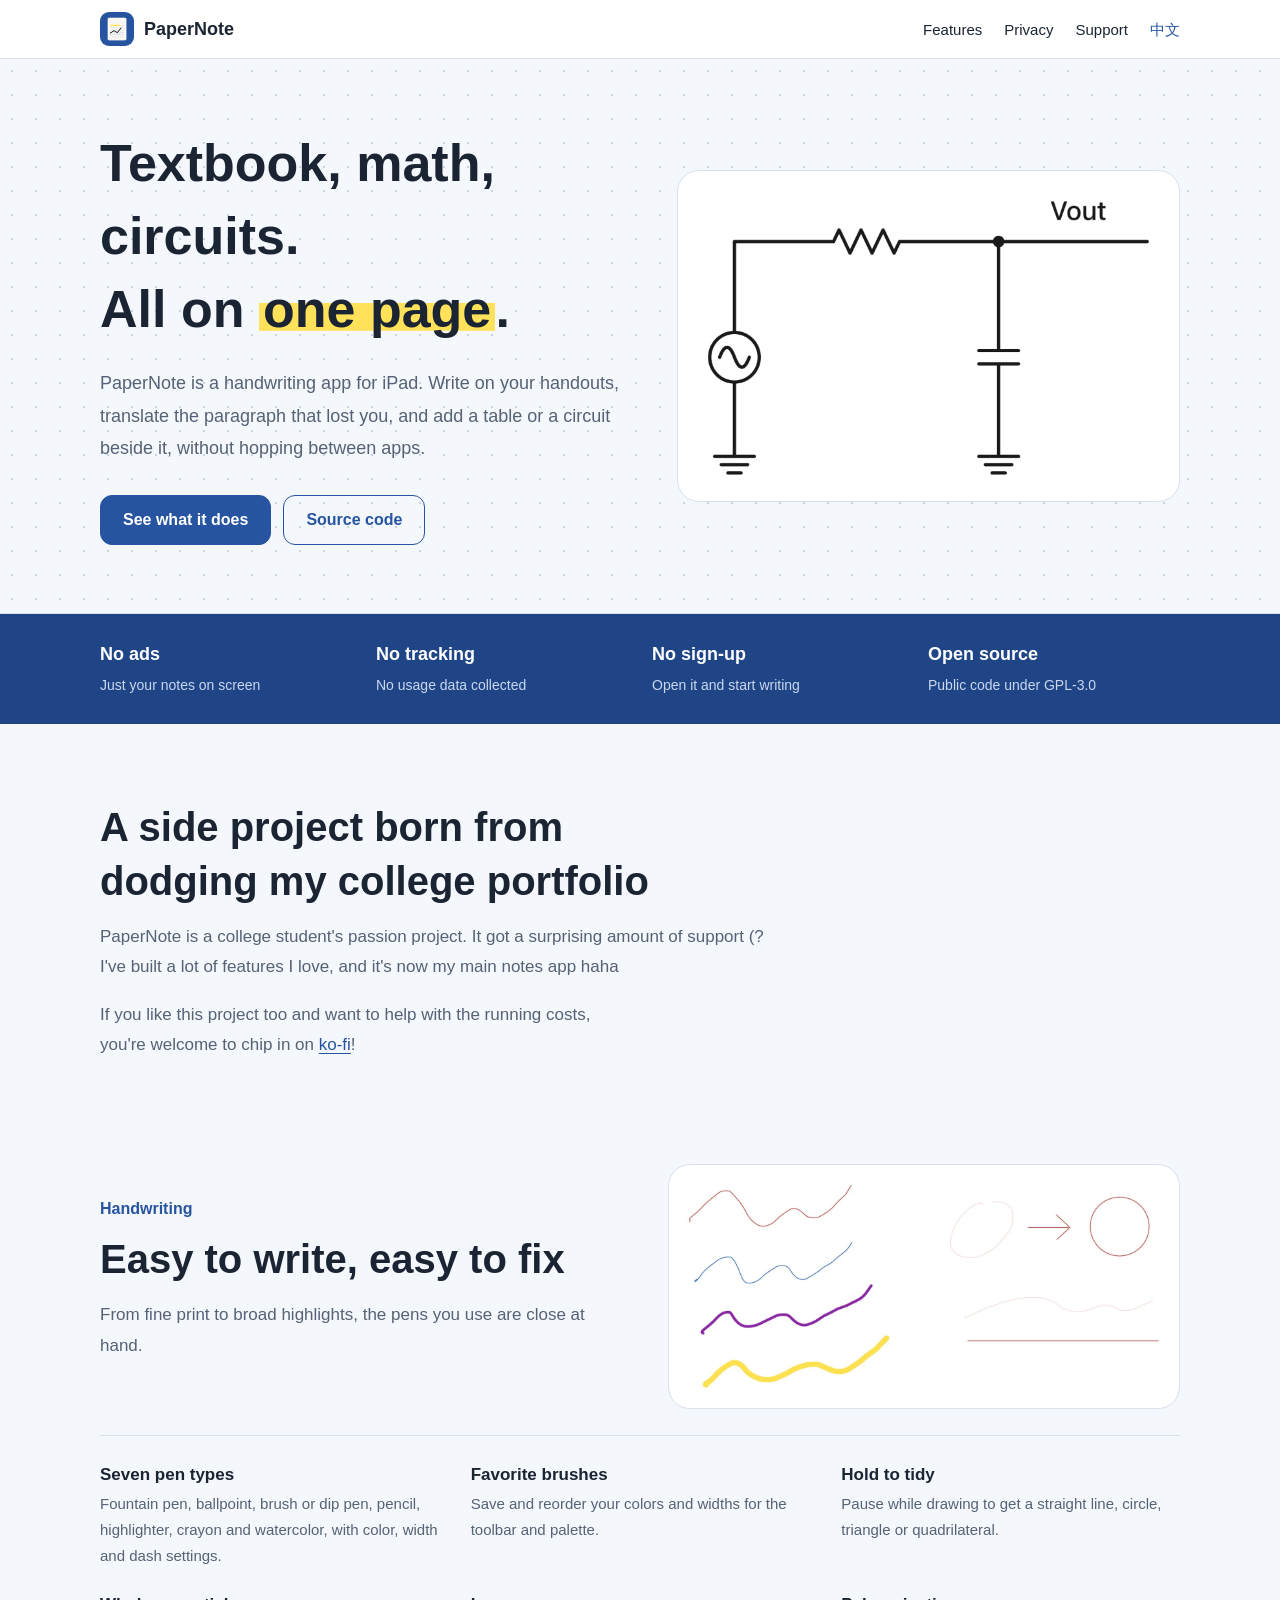
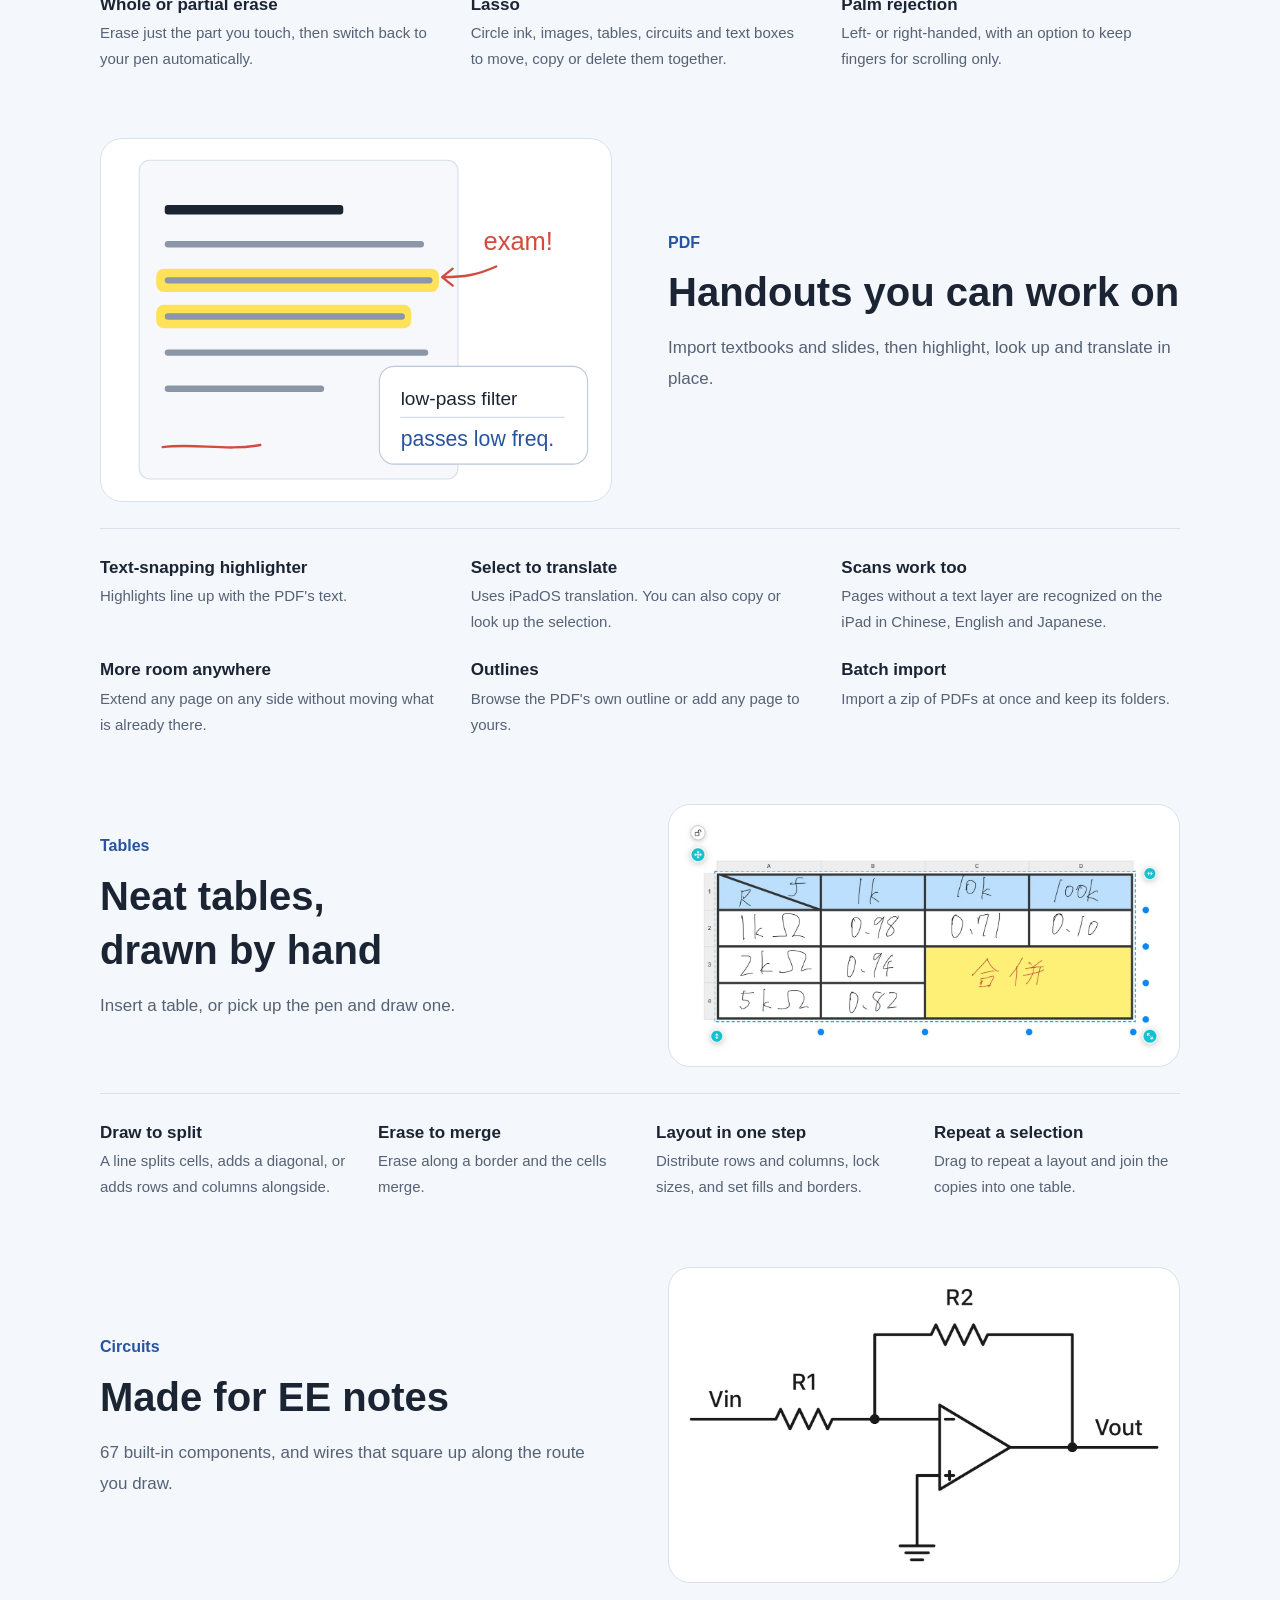
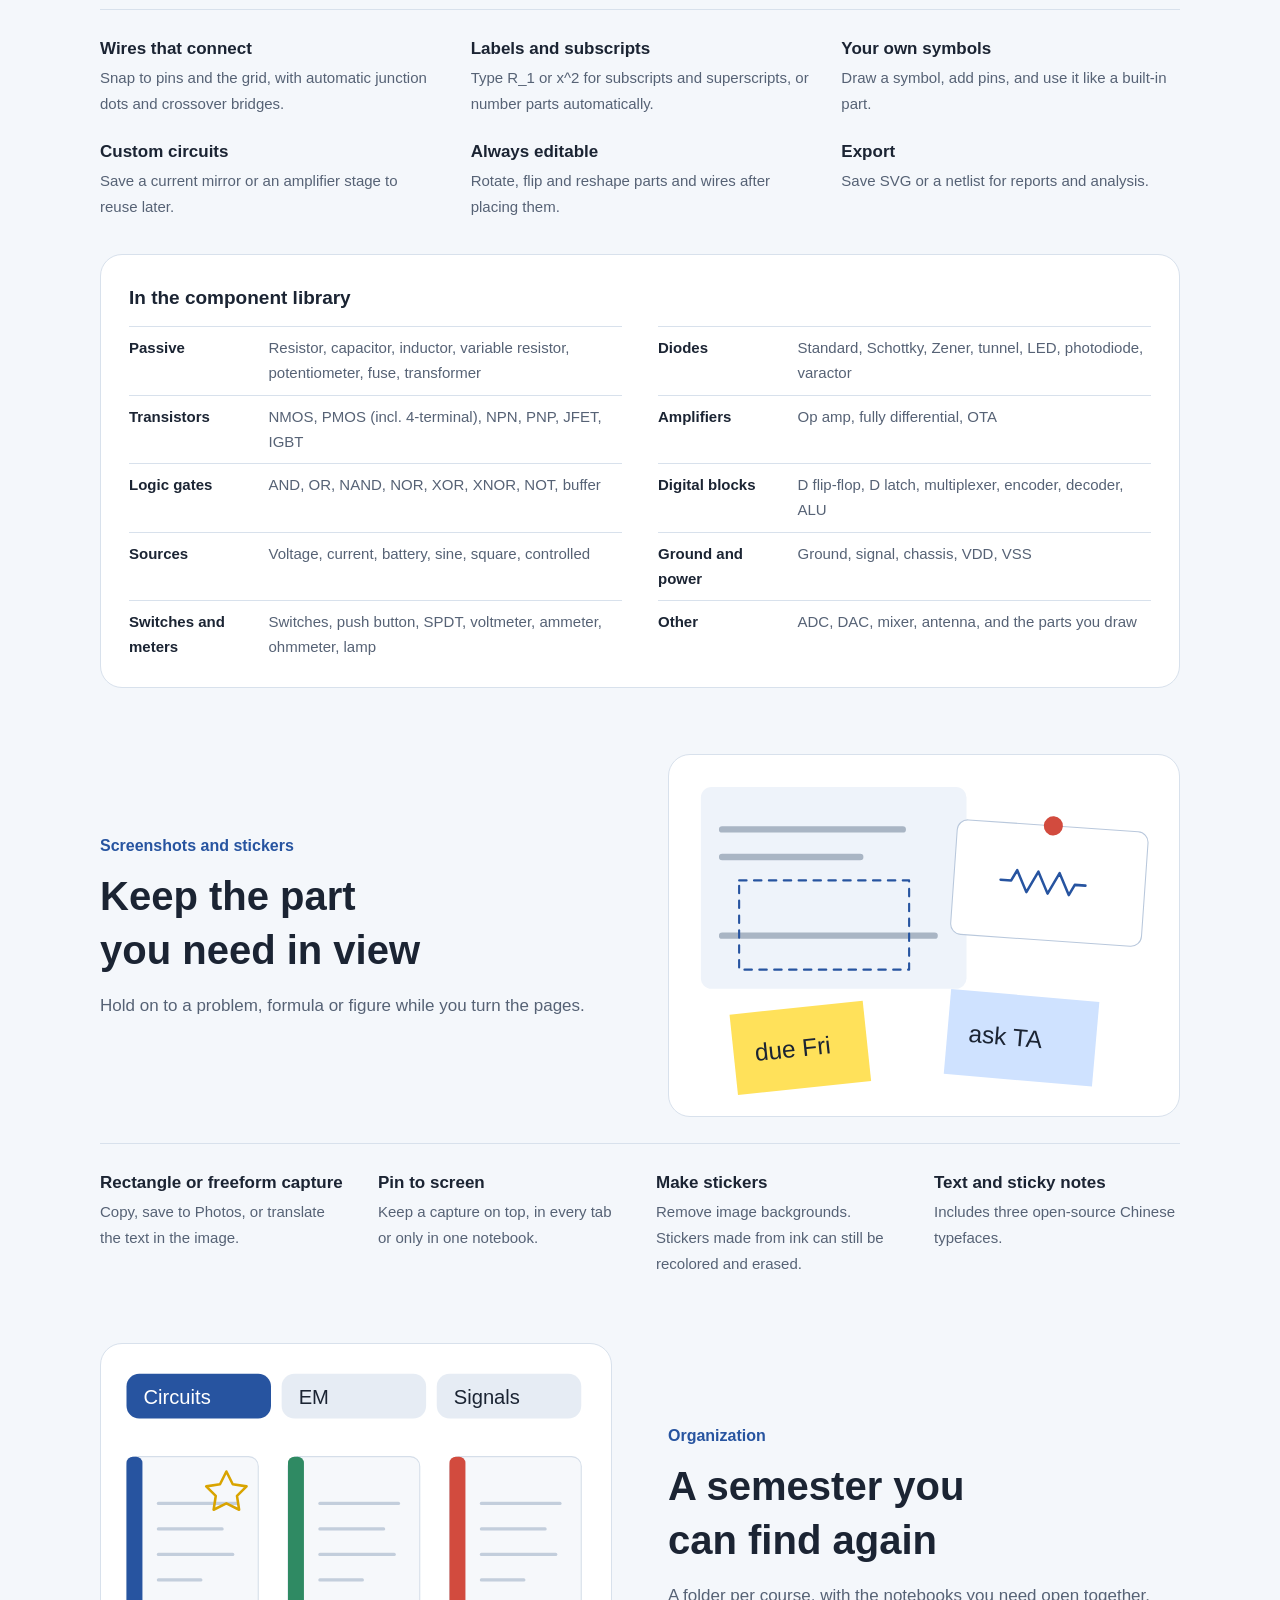
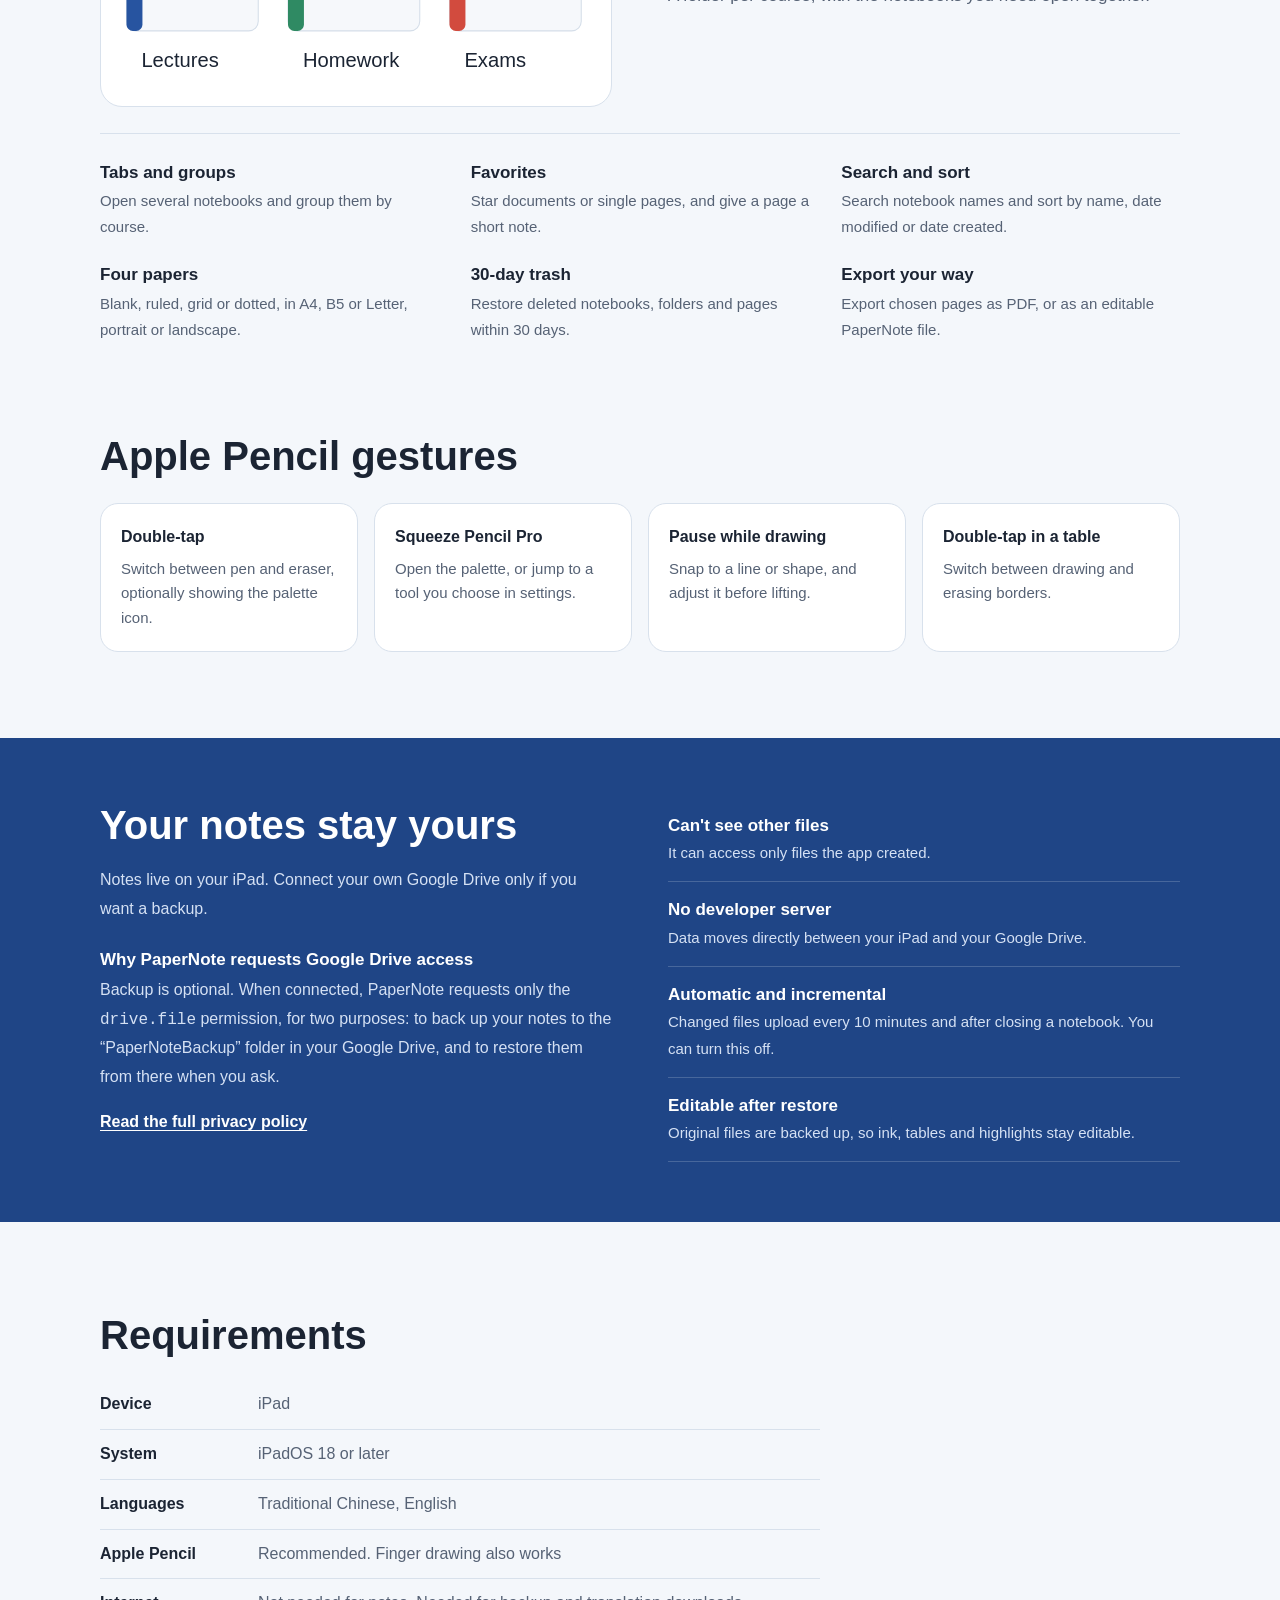
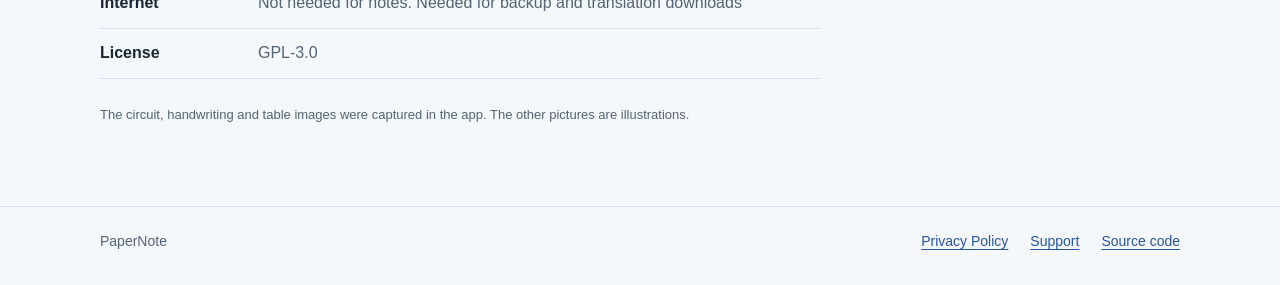
==== en/index.html @ faa3b928 "Publish PaperNote website" ====
<!doctype html>
<html lang="en">
<head>
<meta charset="utf-8">
<meta name="viewport" content="width=device-width, initial-scale=1">
<title>PaperNote: handwritten notes for iPad</title>
<meta name="description" content="Handwritten notes for iPad: Apple Pencil, PDF markup and translation, tables, circuit diagrams, and backup to your own Google Drive.">
<link rel="canonical" href="https://papernote.yaoyaoyao.in/en/"><link rel="alternate" hreflang="zh-Hant" href="https://papernote.yaoyaoyao.in/"><link rel="alternate" hreflang="en" href="https://papernote.yaoyaoyao.in/en/">
<meta property="og:title" content="PaperNote: handwritten notes for iPad">
<meta property="og:description" content="Handwritten notes for iPad: Apple Pencil, PDF markup and translation, tables, circuit diagrams, and backup to your own Google Drive.">
<meta property="og:image" content="https://papernote.yaoyaoyao.in/icon.png">
<meta property="og:url" content="https://papernote.yaoyaoyao.in/en/">
<link rel="icon" href="../icon.png">
<link rel="stylesheet" href="../style.css">
</head>
<body>
<header class="top"><div class="wrap">
<a class="brand" href="../en/index.html"><img src="../icon.png" alt="">PaperNote</a>
<nav><a href="../en/index.html#features">Features</a><a href="../privacy/index.html">Privacy</a><a href="../en/support/index.html">Support</a><a class="lang" href="../index.html">中文</a></nav>
</div></header>
<main><section class="hero"><div class="wrap"><div><h1>Textbook, math, circuits.<br>All on <span class="hl">one page</span>.</h1><p class="lead">PaperNote is a handwriting app for iPad. Write on your handouts, translate the paragraph that lost you, and add a table or a circuit beside it, without hopping between apps.</p><p class="buttons"><a class="btn main" href="#features">See what it does</a><a class="btn" href="https://github.com/xItzYao/PaperNote">Source code</a></p></div><div><img class="art photo hero-art" src="../img/rc-filter.webp" width="1400" height="871" loading="eager" alt="RC low-pass filter drawn in PaperNote"></div></div></section>
<section class="facts"><ul class="wrap"><li><b>No ads</b><span>Just your notes on screen</span></li><li><b>No tracking</b><span>No usage data collected</span></li><li><b>No sign-up</b><span>Open it and start writing</span></li><li><b>Open source</b><span>Public code under GPL-3.0</span></li></ul></section>
<section class="wrap why"><div class="inner"><h2><span class="nw">A side project born from</span> <span class="nw">dodging my college portfolio</span></h2><p>PaperNote is a college student's passion project. It got a surprising amount of support (?<br>I've built a lot of features I love, and it's now my main notes app haha</p><p>If you like this project too and want to help with the running costs,<br>you're welcome to chip in on <a href="https://ko-fi.com/xitzyao">ko-fi</a>!</p></div></section>
<div id="features">
<section class="wrap feature" id="write"><div class="intro"><div><span class="tag">Handwriting</span><h2>Easy to write, easy to fix</h2><p>From fine print to broad highlights, the pens you use are close at hand.</p></div><img class="art photo" src="../img/handwriting.webp" width="1400" height="626" loading="lazy" alt="PaperNote strokes in several colors and widths, and shapes snapped to a circle and a line"></div><ul class="points"><li><h3>Seven pen types</h3><p>Fountain pen, ballpoint, brush or dip pen, pencil, highlighter, crayon and watercolor, with color, width and dash settings.</p></li><li><h3>Favorite brushes</h3><p>Save and reorder your colors and widths for the toolbar and palette.</p></li><li><h3>Hold to tidy</h3><p>Pause while drawing to get a straight line, circle, triangle or quadrilateral.</p></li><li><h3>Whole or partial erase</h3><p>Erase just the part you touch, then switch back to your pen automatically.</p></li><li><h3>Lasso</h3><p>Circle ink, images, tables, circuits and text boxes to move, copy or delete them together.</p></li><li><h3>Palm rejection</h3><p>Left- or right-handed, with an option to keep fingers for scrolling only.</p></li></ul></section>
<section class="wrap feature flip" id="pdf"><div class="intro"><div><span class="tag">PDF</span><h2>Handouts you can work on</h2><p>Import textbooks and slides, then highlight, look up and translate in place.</p></div><svg class="art" viewBox="0 0 480 340" aria-hidden="true" focusable="false"><rect x="36" y="20" width="300" height="300" rx="10" fill="#f6f8fb" stroke="#d5dee9"/><rect x="60" y="62" width="168" height="9" rx="3" fill="#1b2433"/><rect x="60" y="96" width="244" height="6" rx="3" fill="#8b97a8"/><rect x="52" y="122" width="266" height="22" rx="7" fill="#ffe15a"/><rect x="60" y="130" width="252" height="6" rx="3" fill="#8b97a8"/><rect x="52" y="156" width="240" height="22" rx="7" fill="#ffe15a"/><rect x="60" y="164" width="226" height="6" rx="3" fill="#8b97a8"/><rect x="60" y="198" width="248" height="6" rx="3" fill="#8b97a8"/><rect x="60" y="232" width="150" height="6" rx="3" fill="#8b97a8"/><path d="M372 120c-18 8 -30 10 -50 10M331 122l-10 8l10 8" fill="none" stroke="#d24b3e" stroke-width="2.2" stroke-linecap="round" stroke-linejoin="round" /><text x="360" y="104" font-size="24" fill="#d24b3e" class="hand" >exam!</text><path d="M58 290c30 -4 60 4 92 -2" fill="none" stroke="#d24b3e" stroke-width="2.2" stroke-linecap="round" stroke-linejoin="round" /><rect x="262" y="214" width="196" height="92" rx="14" fill="#fff" stroke="#b9c8dc"/><text x="282" y="250" font-size="18" fill="#1b2433" class="hand" >low-pass filter</text><path d="M282 262h154" fill="none" stroke="#d5dee9" stroke-width="1" stroke-linecap="round" stroke-linejoin="round" /><text x="282" y="289" font-size="20" fill="#2754a0" class="hand" >passes low freq.</text></svg></div><ul class="points"><li><h3>Text-snapping highlighter</h3><p>Highlights line up with the PDF's text.</p></li><li><h3>Select to translate</h3><p>Uses iPadOS translation. You can also copy or look up the selection.</p></li><li><h3>Scans work too</h3><p>Pages without a text layer are recognized on the iPad in Chinese, English and Japanese.</p></li><li><h3>More room anywhere</h3><p>Extend any page on any side without moving what is already there.</p></li><li><h3>Outlines</h3><p>Browse the PDF's own outline or add any page to yours.</p></li><li><h3>Batch import</h3><p>Import a zip of PDFs at once and keep its folders.</p></li></ul></section>
<section class="wrap feature" id="table"><div class="intro"><div><span class="tag">Tables</span><h2>Neat tables, drawn by hand</h2><p>Insert a table, or pick up the pen and draw one.</p></div><img class="art photo" src="../img/table.webp" width="1400" height="675" loading="lazy" alt="A PaperNote table with a diagonal header, fills and merged cells"></div><ul class="points four"><li><h3>Draw to split</h3><p>A line splits cells, adds a diagonal, or adds rows and columns alongside.</p></li><li><h3>Erase to merge</h3><p>Erase along a border and the cells merge.</p></li><li><h3>Layout in one step</h3><p>Distribute rows and columns, lock sizes, and set fills and borders.</p></li><li><h3>Repeat a selection</h3><p>Drag to repeat a layout and join the copies into one table.</p></li></ul></section>
<section class="wrap feature flip" id="circuit"><div class="intro"><div><span class="tag">Circuits</span><h2>Made for EE notes</h2><p>67 built-in components, and wires that square up along the route you draw.</p></div><img class="art photo" src="../img/op-amp.webp" width="1400" height="833" loading="lazy" alt="Inverting amplifier drawn in PaperNote"></div><ul class="points"><li><h3>Wires that connect</h3><p>Snap to pins and the grid, with automatic junction dots and crossover bridges.</p></li><li><h3>Labels and subscripts</h3><p>Type R_1 or x^2 for subscripts and superscripts, or number parts automatically.</p></li><li><h3>Your own symbols</h3><p>Draw a symbol, add pins, and use it like a built-in part.</p></li><li><h3>Custom circuits</h3><p>Save a current mirror or an amplifier stage to reuse later.</p></li><li><h3>Always editable</h3><p>Rotate, flip and reshape parts and wires after placing them.</p></li><li><h3>Export</h3><p>Save SVG or a netlist for reports and analysis.</p></li></ul><div class="parts"><h3>In the component library</h3><dl><div><dt>Passive</dt><dd>Resistor, capacitor, inductor, variable resistor, potentiometer, fuse, transformer</dd></div><div><dt>Diodes</dt><dd>Standard, Schottky, Zener, tunnel, LED, photodiode, varactor</dd></div><div><dt>Transistors</dt><dd>NMOS, PMOS (incl. 4-terminal), NPN, PNP, JFET, IGBT</dd></div><div><dt>Amplifiers</dt><dd>Op amp, fully differential, OTA</dd></div><div><dt>Logic gates</dt><dd>AND, OR, NAND, NOR, XOR, XNOR, NOT, buffer</dd></div><div><dt>Digital blocks</dt><dd>D flip-flop, D latch, multiplexer, encoder, decoder, ALU</dd></div><div><dt>Sources</dt><dd>Voltage, current, battery, sine, square, controlled</dd></div><div><dt>Ground and power</dt><dd>Ground, signal, chassis, VDD, VSS</dd></div><div><dt>Switches and meters</dt><dd>Switches, push button, SPDT, voltmeter, ammeter, ohmmeter, lamp</dd></div><div><dt>Other</dt><dd>ADC, DAC, mixer, antenna, and the parts you draw</dd></div></dl></div></section>
<section class="wrap feature" id="capture"><div class="intro"><div><span class="tag">Screenshots and stickers</span><h2>Keep the part you need in view</h2><p>Hold on to a problem, formula or figure while you turn the pages.</p></div><svg class="art" viewBox="0 0 480 340" aria-hidden="true" focusable="false"><rect x="30" y="30" width="250" height="190" rx="10" fill="#eef3fa"/><path d="M50 70h170M50 96h130M50 170h200" fill="none" stroke="#a9b5c4" stroke-width="6" stroke-linecap="round" stroke-linejoin="round" /><path d="M66 118h160v84H66z" fill="none" stroke="#2754a0" stroke-width="2" stroke-linecap="round" stroke-linejoin="round" stroke-dasharray="7 7"/><g transform="rotate(4 350 120)"><rect x="268" y="66" width="180" height="108" rx="10" fill="#fff" stroke="#b9c8dc"/><path d="M312 120h10l5 -10l10 20l10 -20l10 20l10 -20l10 20l5 -10h10" fill="none" stroke="#2754a0" stroke-width="2.4" stroke-linecap="round" stroke-linejoin="round" /><circle cx="358" cy="66" r="9" fill="#d24b3e"/></g><g transform="rotate(-6 120 270)"><rect x="60" y="238" width="126" height="76" fill="#ffe15a"/><text x="80" y="284" font-size="23" fill="#1b2433" class="hand" >due Fri</text></g><g transform="rotate(5 330 264)"><rect x="262" y="226" width="140" height="80" fill="#cfe2ff"/><text x="282" y="274" font-size="23" fill="#1b2433" class="hand" >ask TA</text></g></svg></div><ul class="points four"><li><h3>Rectangle or freeform capture</h3><p>Copy, save to Photos, or translate the text in the image.</p></li><li><h3>Pin to screen</h3><p>Keep a capture on top, in every tab or only in one notebook.</p></li><li><h3>Make stickers</h3><p>Remove image backgrounds. Stickers made from ink can still be recolored and erased.</p></li><li><h3>Text and sticky notes</h3><p>Includes three open-source Chinese typefaces.</p></li></ul></section>
<section class="wrap feature flip" id="organize"><div class="intro"><div><span class="tag">Organization</span><h2>A semester you can find again</h2><p>A folder per course, with the notebooks you need open together.</p></div><svg class="art" viewBox="0 0 480 340" aria-hidden="true" focusable="false"><rect x="24" y="28" width="136" height="42" rx="12" fill="#2754a0"/><text x="40" y="56" font-size="19" fill="#fff" class="hand" >Circuits</text><rect x="170" y="28" width="136" height="42" rx="12" fill="#e6ecf4"/><text x="186" y="56" font-size="19" fill="#1b2433" class="hand" >EM</text><rect x="316" y="28" width="136" height="42" rx="12" fill="#e6ecf4"/><text x="332" y="56" font-size="19" fill="#1b2433" class="hand" >Signals</text><rect x="24" y="106" width="124" height="164" rx="9" fill="#f6f8fb" stroke="#d5dee9"/><rect x="24" y="106" width="15" height="164" rx="6" fill="#2754a0"/><path d="M54 150h74" fill="none" stroke="#c3cedc" stroke-width="3" stroke-linecap="round" stroke-linejoin="round" /><path d="M54 174h60" fill="none" stroke="#c3cedc" stroke-width="3" stroke-linecap="round" stroke-linejoin="round" /><path d="M54 198h70" fill="none" stroke="#c3cedc" stroke-width="3" stroke-linecap="round" stroke-linejoin="round" /><path d="M54 222h40" fill="none" stroke="#c3cedc" stroke-width="3" stroke-linecap="round" stroke-linejoin="round" /><text x="38" y="304" font-size="19" fill="#1b2433" class="hand" >Lectures</text><rect x="176" y="106" width="124" height="164" rx="9" fill="#f6f8fb" stroke="#d5dee9"/><rect x="176" y="106" width="15" height="164" rx="6" fill="#2f8a63"/><path d="M206 150h74" fill="none" stroke="#c3cedc" stroke-width="3" stroke-linecap="round" stroke-linejoin="round" /><path d="M206 174h60" fill="none" stroke="#c3cedc" stroke-width="3" stroke-linecap="round" stroke-linejoin="round" /><path d="M206 198h70" fill="none" stroke="#c3cedc" stroke-width="3" stroke-linecap="round" stroke-linejoin="round" /><path d="M206 222h40" fill="none" stroke="#c3cedc" stroke-width="3" stroke-linecap="round" stroke-linejoin="round" /><text x="190" y="304" font-size="19" fill="#1b2433" class="hand" >Homework</text><rect x="328" y="106" width="124" height="164" rx="9" fill="#f6f8fb" stroke="#d5dee9"/><rect x="328" y="106" width="15" height="164" rx="6" fill="#d24b3e"/><path d="M358 150h74" fill="none" stroke="#c3cedc" stroke-width="3" stroke-linecap="round" stroke-linejoin="round" /><path d="M358 174h60" fill="none" stroke="#c3cedc" stroke-width="3" stroke-linecap="round" stroke-linejoin="round" /><path d="M358 198h70" fill="none" stroke="#c3cedc" stroke-width="3" stroke-linecap="round" stroke-linejoin="round" /><path d="M358 222h40" fill="none" stroke="#c3cedc" stroke-width="3" stroke-linecap="round" stroke-linejoin="round" /><text x="342" y="304" font-size="19" fill="#1b2433" class="hand" >Exams</text><path d="M118 120l6 12l13 2l-9 9l2 13l-12 -6l-12 6l2 -13l-9 -9l13 -2z" fill="none" stroke="#d9a400" stroke-width="2.4" stroke-linecap="round" stroke-linejoin="round" /></svg></div><ul class="points"><li><h3>Tabs and groups</h3><p>Open several notebooks and group them by course.</p></li><li><h3>Favorites</h3><p>Star documents or single pages, and give a page a short note.</p></li><li><h3>Search and sort</h3><p>Search notebook names and sort by name, date modified or date created.</p></li><li><h3>Four papers</h3><p>Blank, ruled, grid or dotted, in A4, B5 or Letter, portrait or landscape.</p></li><li><h3>30-day trash</h3><p>Restore deleted notebooks, folders and pages within 30 days.</p></li><li><h3>Export your way</h3><p>Export chosen pages as PDF, or as an editable PaperNote file.</p></li></ul></section>
</div>
<section class="wrap section"><h2>Apple Pencil gestures</h2><dl class="pencil"><div><dt>Double-tap</dt><dd>Switch between pen and eraser, optionally showing the palette icon.</dd></div><div><dt>Squeeze Pencil Pro</dt><dd>Open the palette, or jump to a tool you choose in settings.</dd></div><div><dt>Pause while drawing</dt><dd>Snap to a line or shape, and adjust it before lifting.</dd></div><div><dt>Double-tap in a table</dt><dd>Switch between drawing and erasing borders.</dd></div></dl></section>
<section class="drive" id="drive"><div class="wrap"><div><h2>Your notes stay yours</h2><p>Notes live on your iPad. Connect your own Google Drive only if you want a backup.</p><h3>Why PaperNote requests Google Drive access</h3><p>Backup is optional. When connected, PaperNote requests only the <code>drive.file</code> permission, for two purposes: to back up your notes to the “PaperNoteBackup” folder in your Google Drive, and to restore them from there when you ask.</p><p><a href="https://papernote.yaoyaoyao.in/privacy/">Read the full privacy policy</a></p></div><ul><li><h3 style="margin:0">Can't see other files</h3><p>It can access only files the app created.</p></li><li><h3 style="margin:0">No developer server</h3><p>Data moves directly between your iPad and your Google Drive.</p></li><li><h3 style="margin:0">Automatic and incremental</h3><p>Changed files upload every 10 minutes and after closing a notebook. You can turn this off.</p></li><li><h3 style="margin:0">Editable after restore</h3><p>Original files are backed up, so ink, tables and highlights stay editable.</p></li></ul></div></section>
<section class="wrap section"><h2>Requirements</h2><dl class="spec"><div><dt>Device</dt><dd>iPad</dd></div><div><dt>System</dt><dd>iPadOS 18 or later</dd></div><div><dt>Languages</dt><dd>Traditional Chinese, English</dd></div><div><dt>Apple Pencil</dt><dd>Recommended. Finger drawing also works</dd></div><div><dt>Internet</dt><dd>Not needed for notes. Needed for backup and translation downloads</dd></div><div><dt>License</dt><dd>GPL-3.0</dd></div></dl><p class="small">The circuit, handwriting and table images were captured in the app. The other pictures are illustrations.</p></section></main>
<footer><div class="wrap"><span class="brand-note">PaperNote</span>
<a href="https://papernote.yaoyaoyao.in/privacy/">Privacy Policy</a><a href="../en/support/index.html">Support</a><a href="https://github.com/xItzYao/PaperNote">Source code</a>
</div></footer>
</body>
</html>
---- style.css ----
:root{--bg:#f4f7fb;--panel:#fff;--ink:#1b2433;--muted:#566275;--line:#d8e1ec;--blue:#2754a0;--band:#1f4586;--mark:#ffe15a;--dot:#c9d4e2;color-scheme:light}
@media (prefers-color-scheme:dark){:root{--bg:#121822;--panel:#1a2230;--ink:#e6ebf2;--muted:#9ba8ba;--line:#2b3647;--blue:#8db4f5;--band:#18305a;--mark:#e9c93e;--dot:#293547;color-scheme:dark}}
*{box-sizing:border-box}
html{scroll-behavior:smooth;-webkit-text-size-adjust:100%}
body{margin:0;background:var(--bg);color:var(--ink);font:16px/1.8 "Microsoft JhengHei","微軟正黑體","PingFang TC","Noto Sans TC",sans-serif;overflow-wrap:break-word}
a{color:var(--blue);text-underline-offset:3px}
:focus-visible{outline:3px solid var(--mark);outline-offset:3px}
h1,h2,.hand{font-family:"Microsoft JhengHei","微軟正黑體","PingFang TC","Noto Sans TC",sans-serif}
h1,h2,h3,p,dl,dd{margin-top:0}
h2{font-weight:700;font-size:clamp(28px,3.6vw,40px);line-height:1.35;margin-bottom:14px;text-wrap:balance}
h3{font-size:17px;line-height:1.55;margin-bottom:2px}
.wrap{max-width:1120px;margin:auto;padding-left:20px;padding-right:20px}
.top{background:var(--panel);border-bottom:1px solid var(--line)}
.top .wrap{display:flex;align-items:center;flex-wrap:wrap;gap:6px 26px;padding-top:12px;padding-bottom:12px}
.brand{display:flex;align-items:center;gap:10px;margin-right:auto;color:var(--ink);font-weight:700;font-size:18px;text-decoration:none}
.brand img{width:34px;height:34px;border-radius:9px}
.top nav{display:flex;flex-wrap:wrap;gap:4px 22px;font-size:15px}
.top nav a{color:var(--ink);text-decoration:none;white-space:nowrap}
.top nav a:hover{text-decoration:underline}
.top nav a.lang{color:var(--blue)}
.hero{background-image:radial-gradient(var(--dot) 1.3px,transparent 1.4px);background-size:24px 24px;border-bottom:1px solid var(--line)}
.hero .wrap{display:grid;grid-template-columns:1.05fr 1fr;gap:48px;align-items:center;padding-top:68px;padding-bottom:68px}
h1{font-weight:700;font-size:clamp(32px,4.4vw,52px);line-height:1.4;margin-bottom:22px}
.nw{display:inline-block}
.hl{background:linear-gradient(var(--mark),var(--mark)) 0 78%/100% 48% no-repeat;padding:0 .08em}
@media (prefers-color-scheme:dark){.hl{color:#fff;background-size:100% 14%;background-position:0 98%}}
.lead{font-size:18px;color:var(--muted);max-width:34em}
.buttons{display:flex;gap:12px;flex-wrap:wrap;margin:30px 0 0}
.btn{display:inline-block;padding:10px 22px;border:1.5px solid var(--blue);border-radius:12px;text-decoration:none;color:var(--blue);font-weight:600}
.btn.main{background:#2754a0;border-color:#2754a0;color:#fff}
.art{display:block;width:100%;height:auto;background:#fff;border:1px solid var(--line);border-radius:22px}
.photo{padding:14px}
.hero-art{padding:24px}
.facts{background:var(--band);color:#fff}
.facts ul{display:grid;grid-template-columns:repeat(4,1fr);gap:12px 24px;list-style:none;margin:auto;padding-top:24px;padding-bottom:24px}
.facts b{display:block;font-size:18px}
.facts span{color:#c9d8f0;font-size:14px}
.why{padding-top:76px;padding-bottom:20px}
.why .inner{max-width:720px}
.why p{font-size:17px;color:var(--muted)}
.feature{padding-top:66px;scroll-margin-top:16px}
.feature .intro{display:grid;grid-template-columns:1fr 1fr;gap:28px 56px;align-items:center}
.feature.flip .intro>svg{order:-1}
.tag{display:inline-block;color:var(--blue);font-weight:700;margin-bottom:8px}
.intro p{color:var(--muted);font-size:17px}
.points{display:grid;grid-template-columns:repeat(3,1fr);gap:22px 32px;list-style:none;padding:26px 0 0;margin:26px 0 0;border-top:1px solid var(--line)}
.points.four{grid-template-columns:repeat(4,1fr)}
.points p{margin:0;color:var(--muted);font-size:15px;line-height:1.75}
.parts{margin-top:34px;padding:28px 28px 18px;border:1px solid var(--line);border-radius:22px;background:var(--panel)}
.parts h3{font-size:19px;margin-bottom:14px}
.parts dl{display:grid;grid-template-columns:1fr 1fr;gap:0 36px;margin:0}
.parts dl>div{display:grid;grid-template-columns:8.5em 1fr;gap:12px;padding:9px 0;border-top:1px solid var(--line);font-size:15px;line-height:1.65}
dt{font-weight:700}
dd{margin:0;color:var(--muted)}
.section{padding-top:86px;scroll-margin-top:16px}
.pencil{display:grid;grid-template-columns:repeat(4,1fr);gap:16px;margin:20px 0 0}
.pencil>div{padding:20px;border-radius:18px;background:var(--panel);border:1px solid var(--line);line-height:1.65}
.pencil dd{margin-top:6px;font-size:15px}
.drive{margin-top:86px;background:var(--band);color:#fff}
.drive .wrap{display:grid;grid-template-columns:1fr 1fr;gap:28px 56px;padding-top:60px;padding-bottom:60px}
.drive p{color:#d5e1f4}
.drive h3{margin-top:24px}
.drive a{color:#fff;font-weight:600}
.drive ul{list-style:none;margin:0;padding:0}
.drive li{padding:15px 0;border-bottom:1px solid #ffffff2e}
.drive li p{margin:0;font-size:15px}
.spec{max-width:720px;margin:18px 0 0}
.spec>div{display:grid;grid-template-columns:9em 1fr;gap:14px;padding:10px 0;border-bottom:1px solid var(--line)}
.small{font-size:13px;color:var(--muted);margin-top:24px}
.doc{max-width:820px;padding-top:54px}
.doc h1{font-size:clamp(30px,4.4vw,44px)}
.doc h2{font-size:28px;margin-top:44px}
.doc h3{font-size:18px;margin:28px 0 8px}
.doc li{margin:6px 0}
.doc li,.doc code{overflow-wrap:anywhere}
.doc hr{border:0;border-top:1px solid var(--line);margin:48px 0}
.help{padding:24px;border-radius:18px;background:var(--panel);border:1px solid var(--line);margin-top:26px}
.help p{margin:14px 0 0;color:var(--muted);font-size:15px}
details{border-bottom:1px solid var(--line);padding:14px 0}
summary{cursor:pointer;font-weight:700}
details p{margin:10px 0 0;color:var(--muted)}
footer{margin-top:80px;border-top:1px solid var(--line);color:var(--muted);font-size:14px}
footer .wrap{display:flex;flex-wrap:wrap;gap:6px 22px;padding-top:22px;padding-bottom:30px}
footer .brand-note{margin-right:auto}
@media (max-width:900px){
.hero .wrap{grid-template-columns:1fr;gap:34px;padding-top:40px;padding-bottom:44px}
.facts ul,.points,.points.four,.pencil{grid-template-columns:1fr 1fr}
.feature .intro,.drive .wrap{grid-template-columns:1fr}
.feature.flip .intro>svg{order:0}
.parts dl{grid-template-columns:1fr}}
@media (max-width:540px){
.wrap{padding-left:16px;padding-right:16px}
.top nav{width:100%;gap:4px 15px}
.points,.points.four,.pencil{grid-template-columns:1fr}
.parts{padding:20px 16px 10px}
.parts dl>div{grid-template-columns:1fr;gap:0}
.spec>div{grid-template-columns:7em 1fr}}
@media (prefers-reduced-motion:reduce){html{scroll-behavior:auto}}
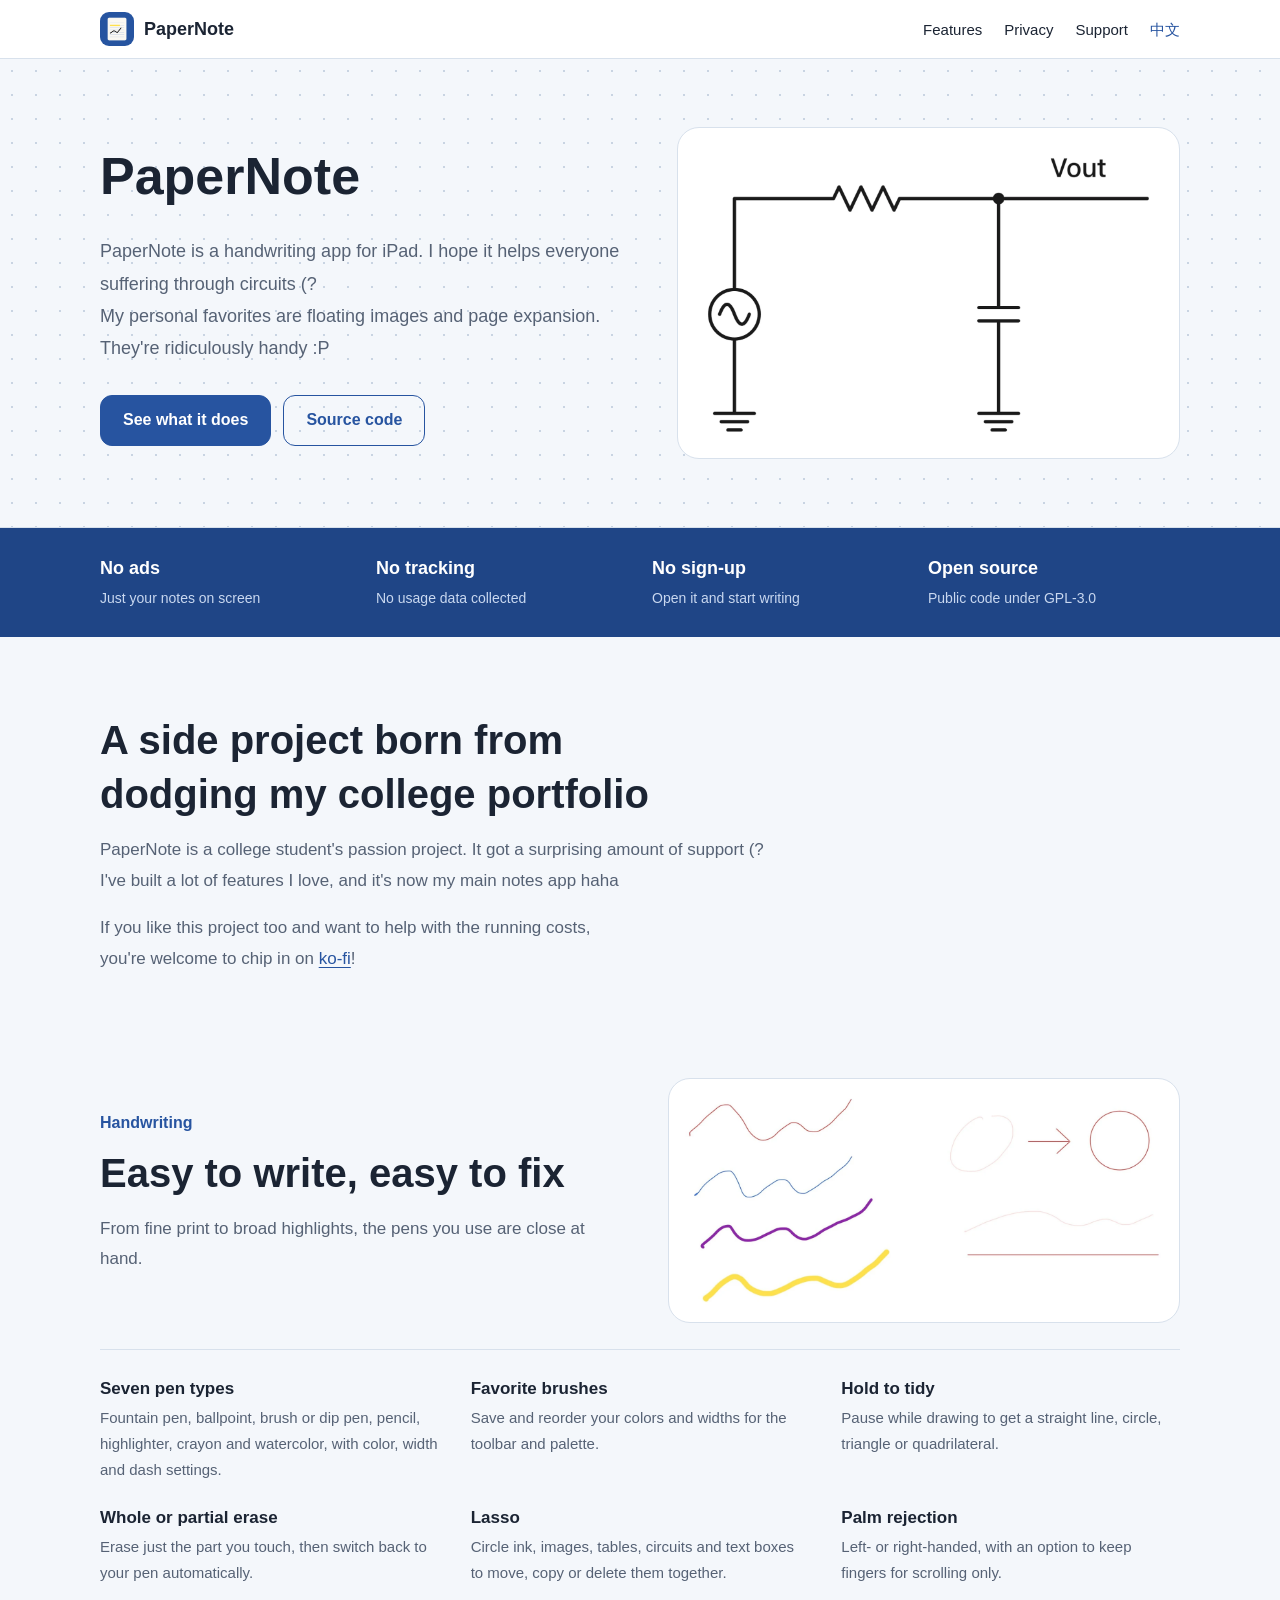
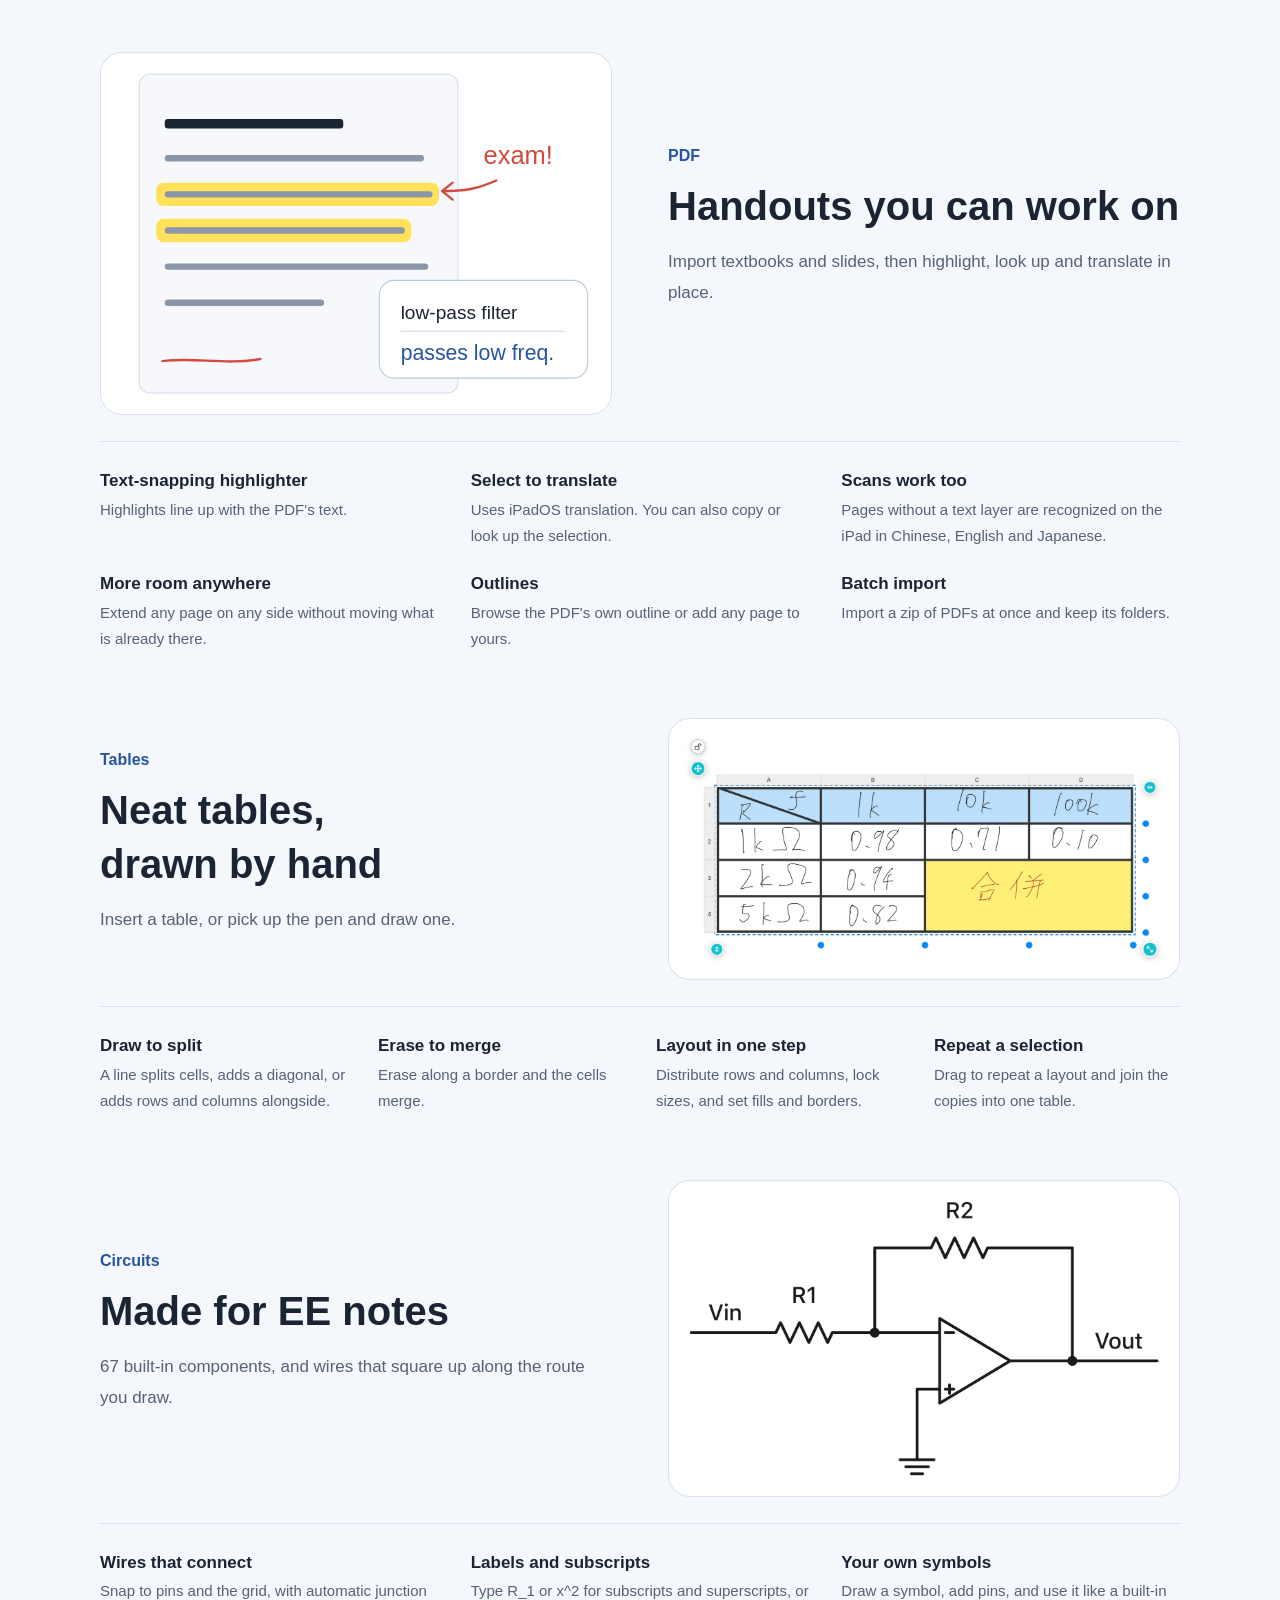
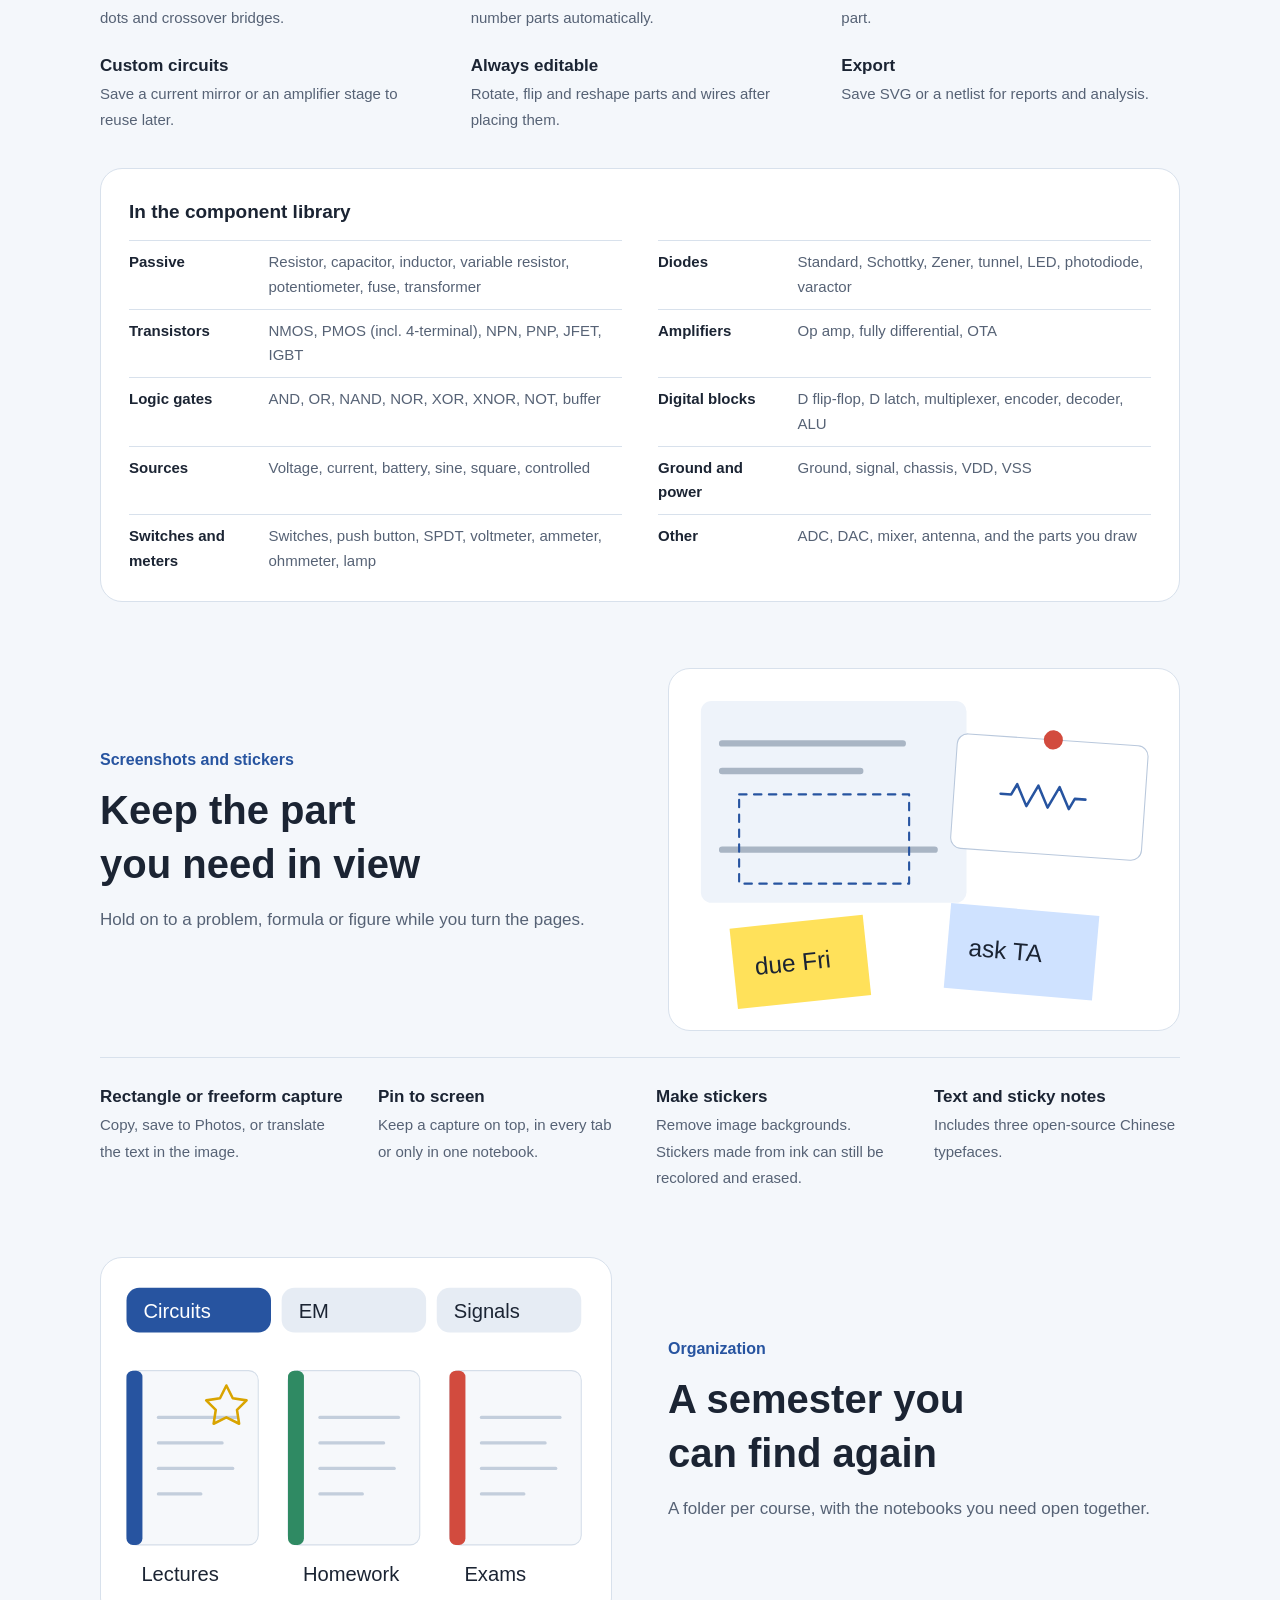
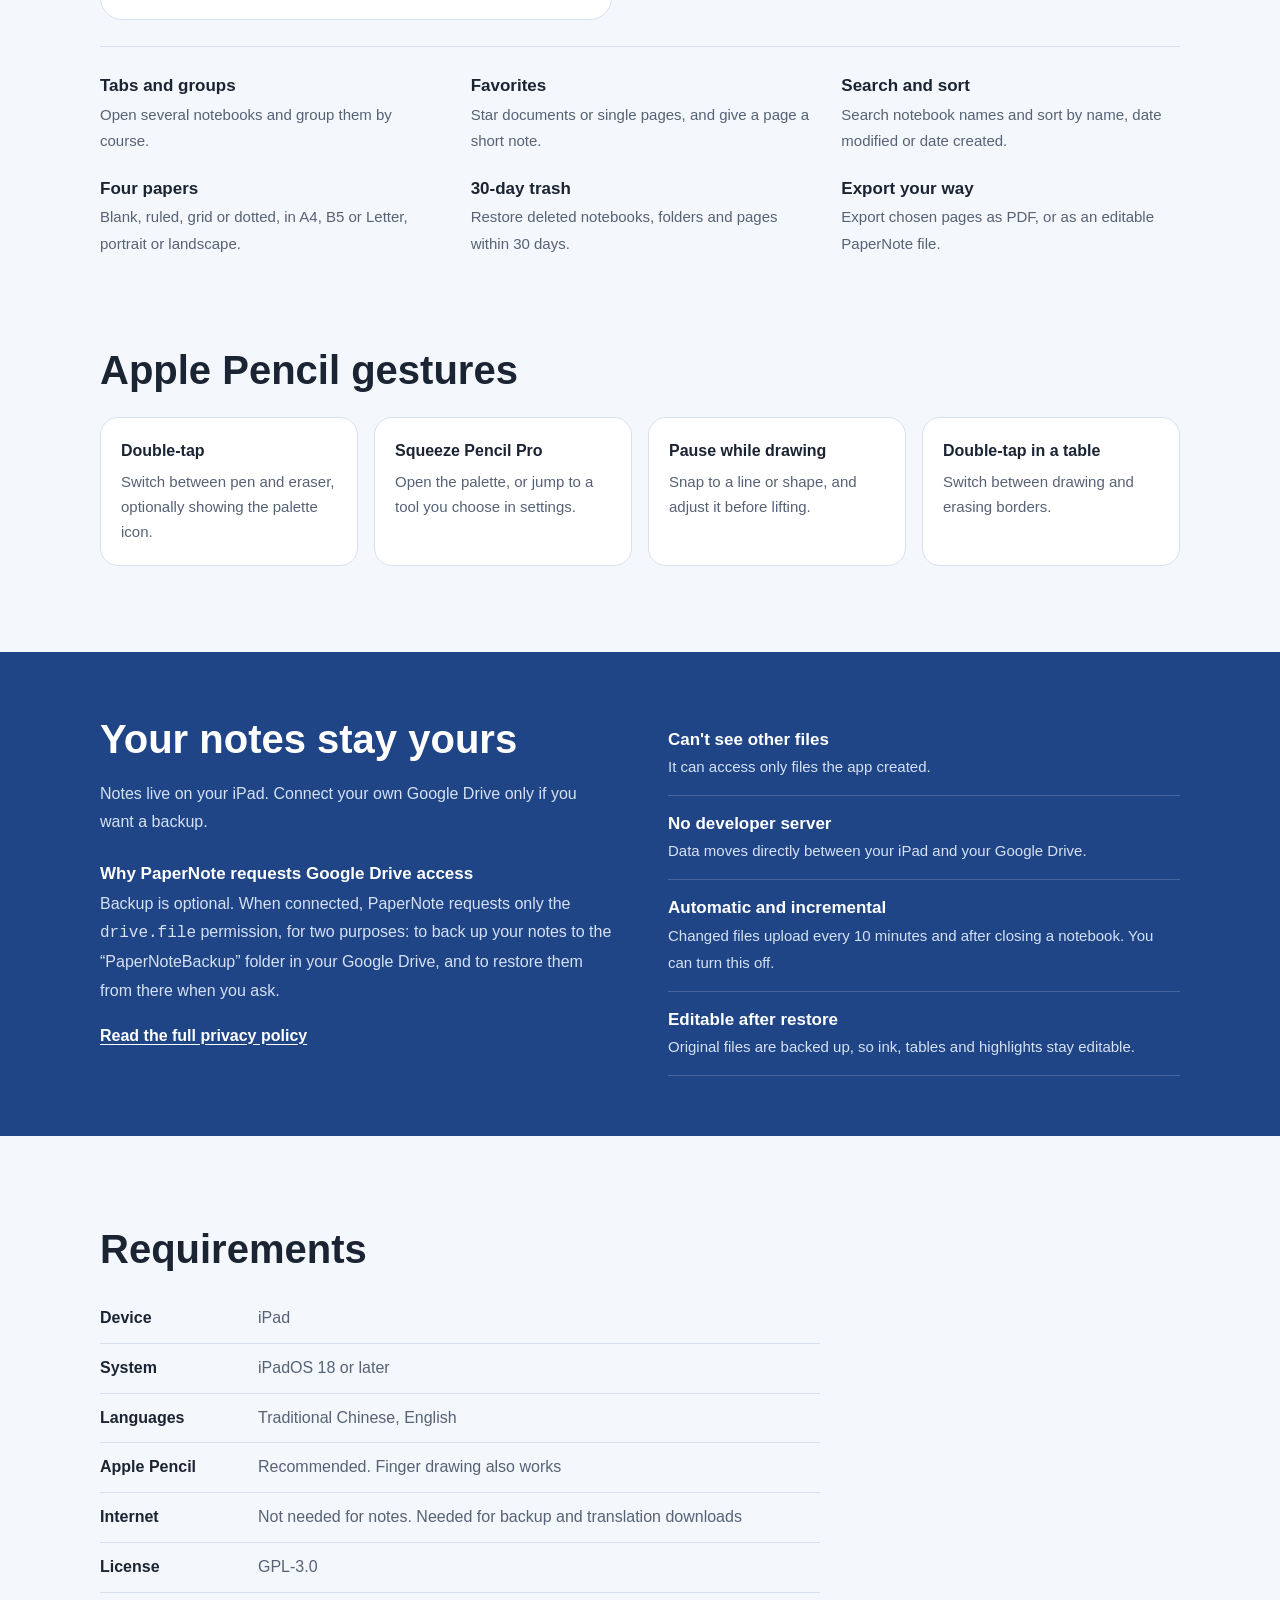
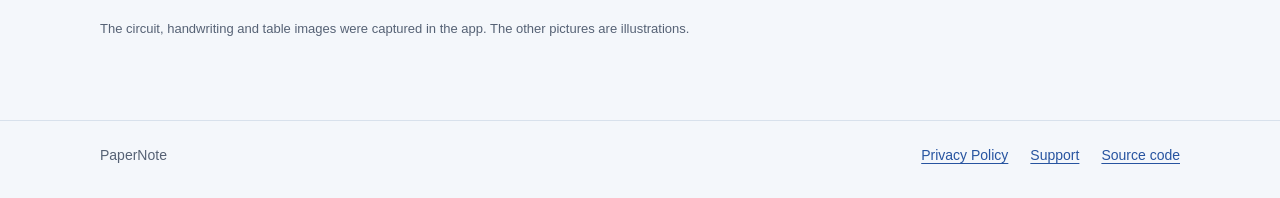
==== commit e5895a3f: "Website: new headline and intro" ====
--- a/en/index.html
+++ b/en/index.html
@@ -18,7 +18,7 @@
 <a class="brand" href="../en/index.html"><img src="../icon.png" alt="">PaperNote</a>
 <nav><a href="../en/index.html#features">Features</a><a href="../privacy/index.html">Privacy</a><a href="../en/support/index.html">Support</a><a class="lang" href="../index.html">中文</a></nav>
 </div></header>
-<main><section class="hero"><div class="wrap"><div><h1>Textbook, math, circuits.<br>All on <span class="hl">one page</span>.</h1><p class="lead">PaperNote is a handwriting app for iPad. Write on your handouts, translate the paragraph that lost you, and add a table or a circuit beside it, without hopping between apps.</p><p class="buttons"><a class="btn main" href="#features">See what it does</a><a class="btn" href="https://github.com/xItzYao/PaperNote">Source code</a></p></div><div><img class="art photo hero-art" src="../img/rc-filter.webp" width="1400" height="871" loading="eager" alt="RC low-pass filter drawn in PaperNote"></div></div></section>
+<main><section class="hero"><div class="wrap"><div><h1>PaperNote</h1><p class="lead">PaperNote is a handwriting app for iPad. I hope it helps everyone suffering through circuits (?<br>My personal favorites are floating images and page expansion. They're ridiculously handy :P</p><p class="buttons"><a class="btn main" href="#features">See what it does</a><a class="btn" href="https://github.com/xItzYao/PaperNote">Source code</a></p></div><div><img class="art photo hero-art" src="../img/rc-filter.webp" width="1400" height="871" loading="eager" alt="RC low-pass filter drawn in PaperNote"></div></div></section>
 <section class="facts"><ul class="wrap"><li><b>No ads</b><span>Just your notes on screen</span></li><li><b>No tracking</b><span>No usage data collected</span></li><li><b>No sign-up</b><span>Open it and start writing</span></li><li><b>Open source</b><span>Public code under GPL-3.0</span></li></ul></section>
 <section class="wrap why"><div class="inner"><h2><span class="nw">A side project born from</span> <span class="nw">dodging my college portfolio</span></h2><p>PaperNote is a college student's passion project. It got a surprising amount of support (?<br>I've built a lot of features I love, and it's now my main notes app haha</p><p>If you like this project too and want to help with the running costs,<br>you're welcome to chip in on <a href="https://ko-fi.com/xitzyao">ko-fi</a>!</p></div></section>
 <div id="features">
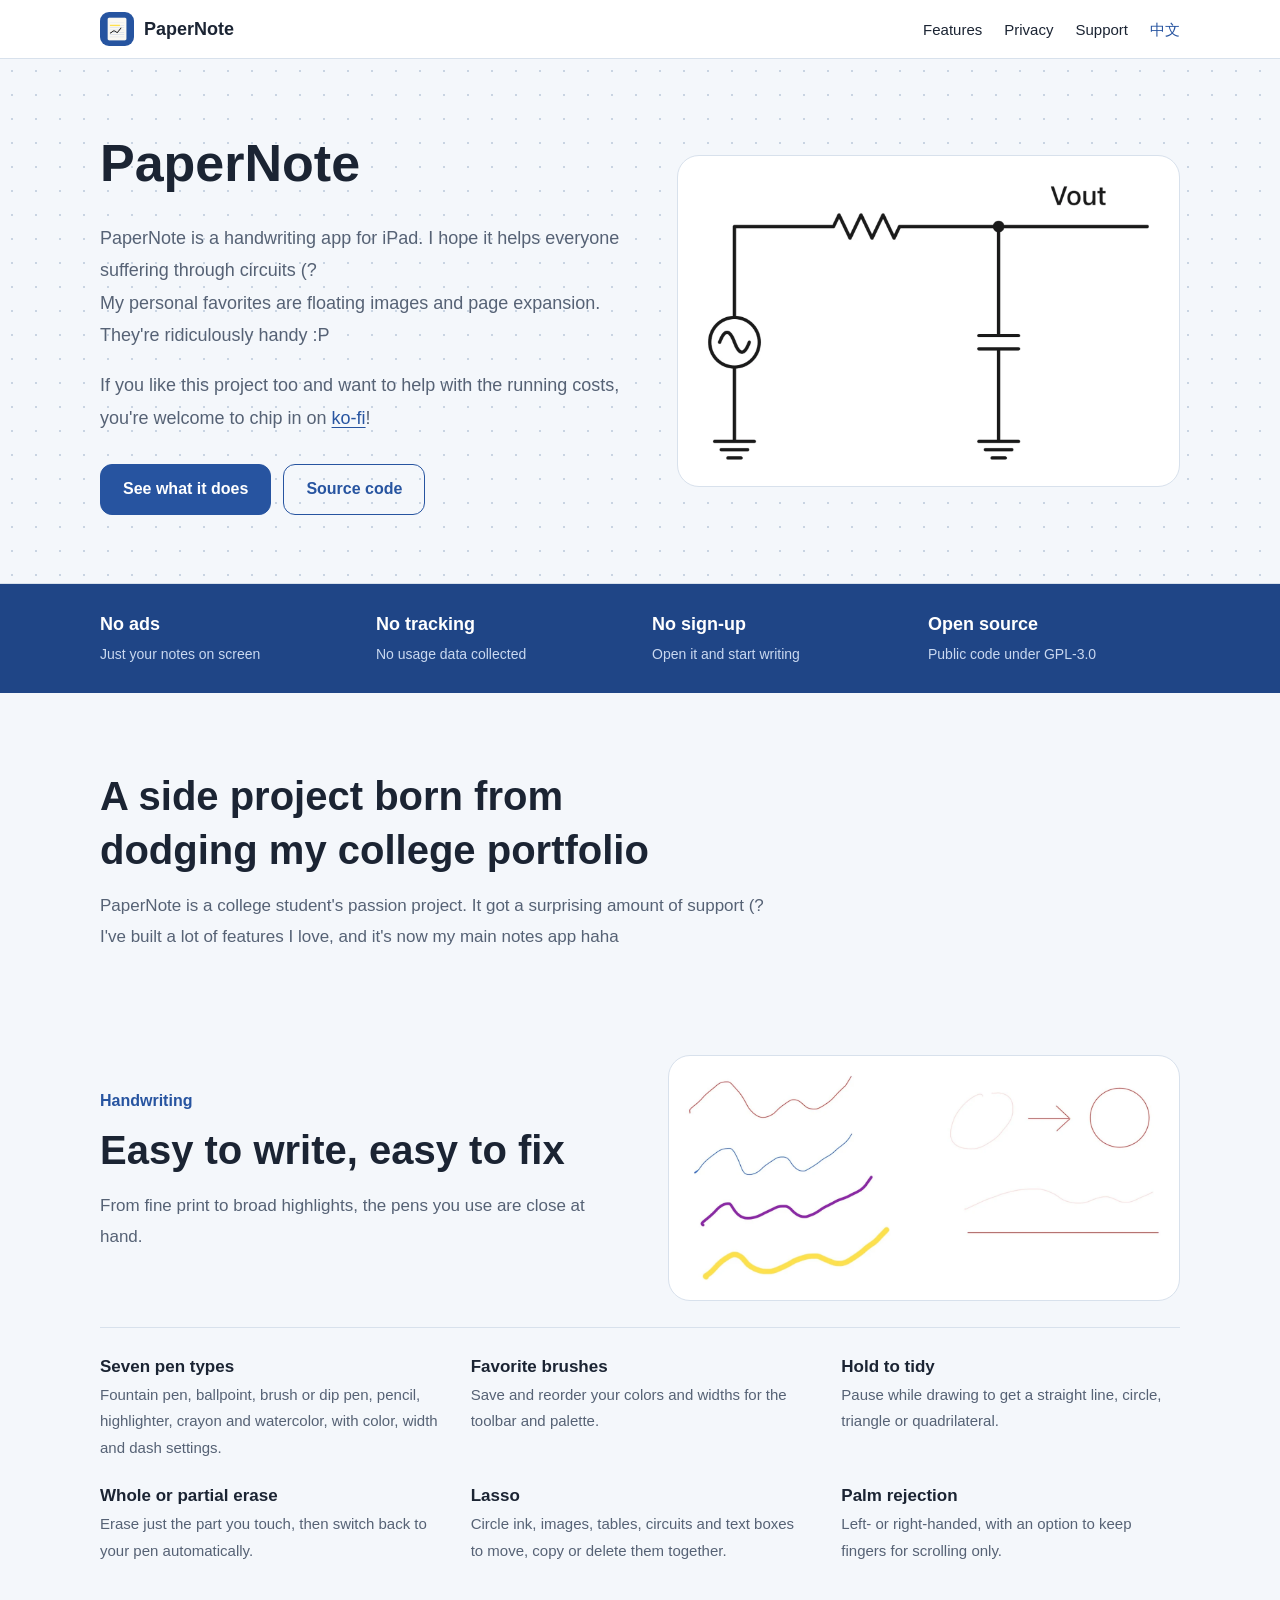
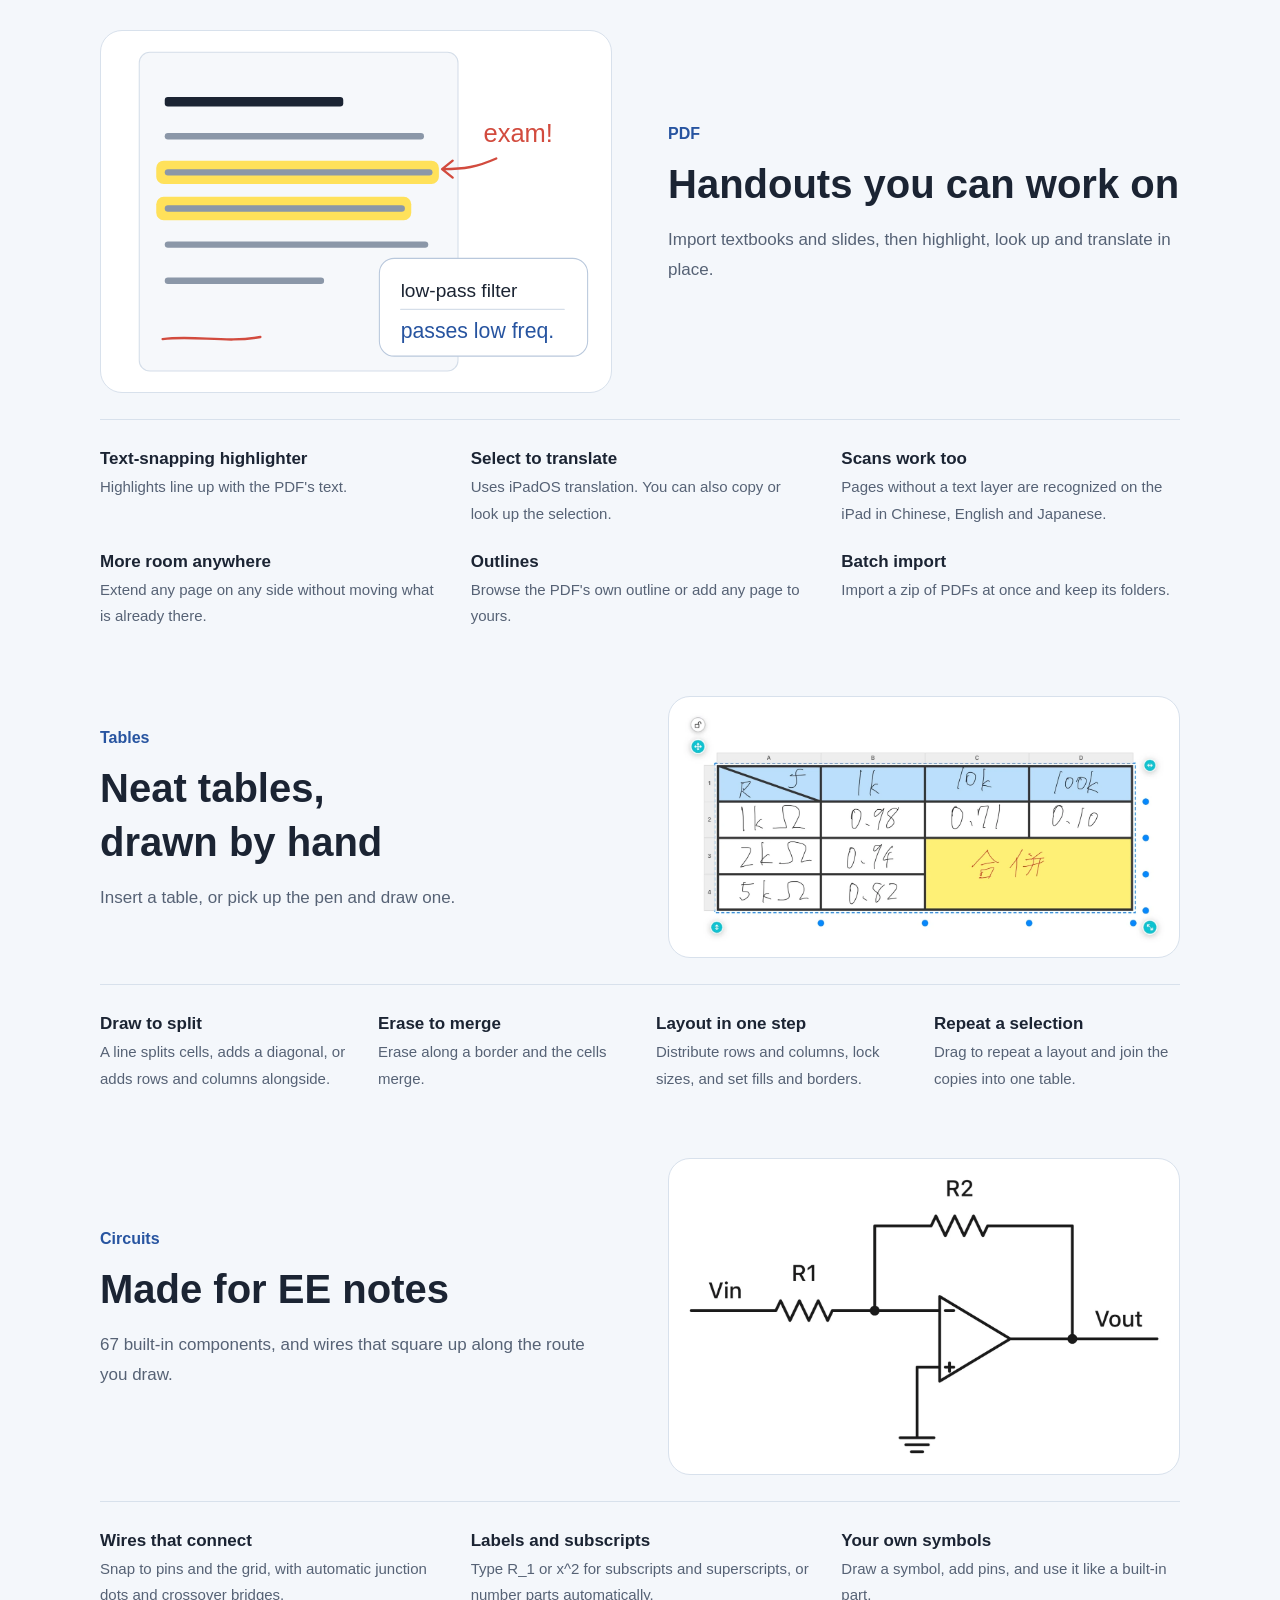
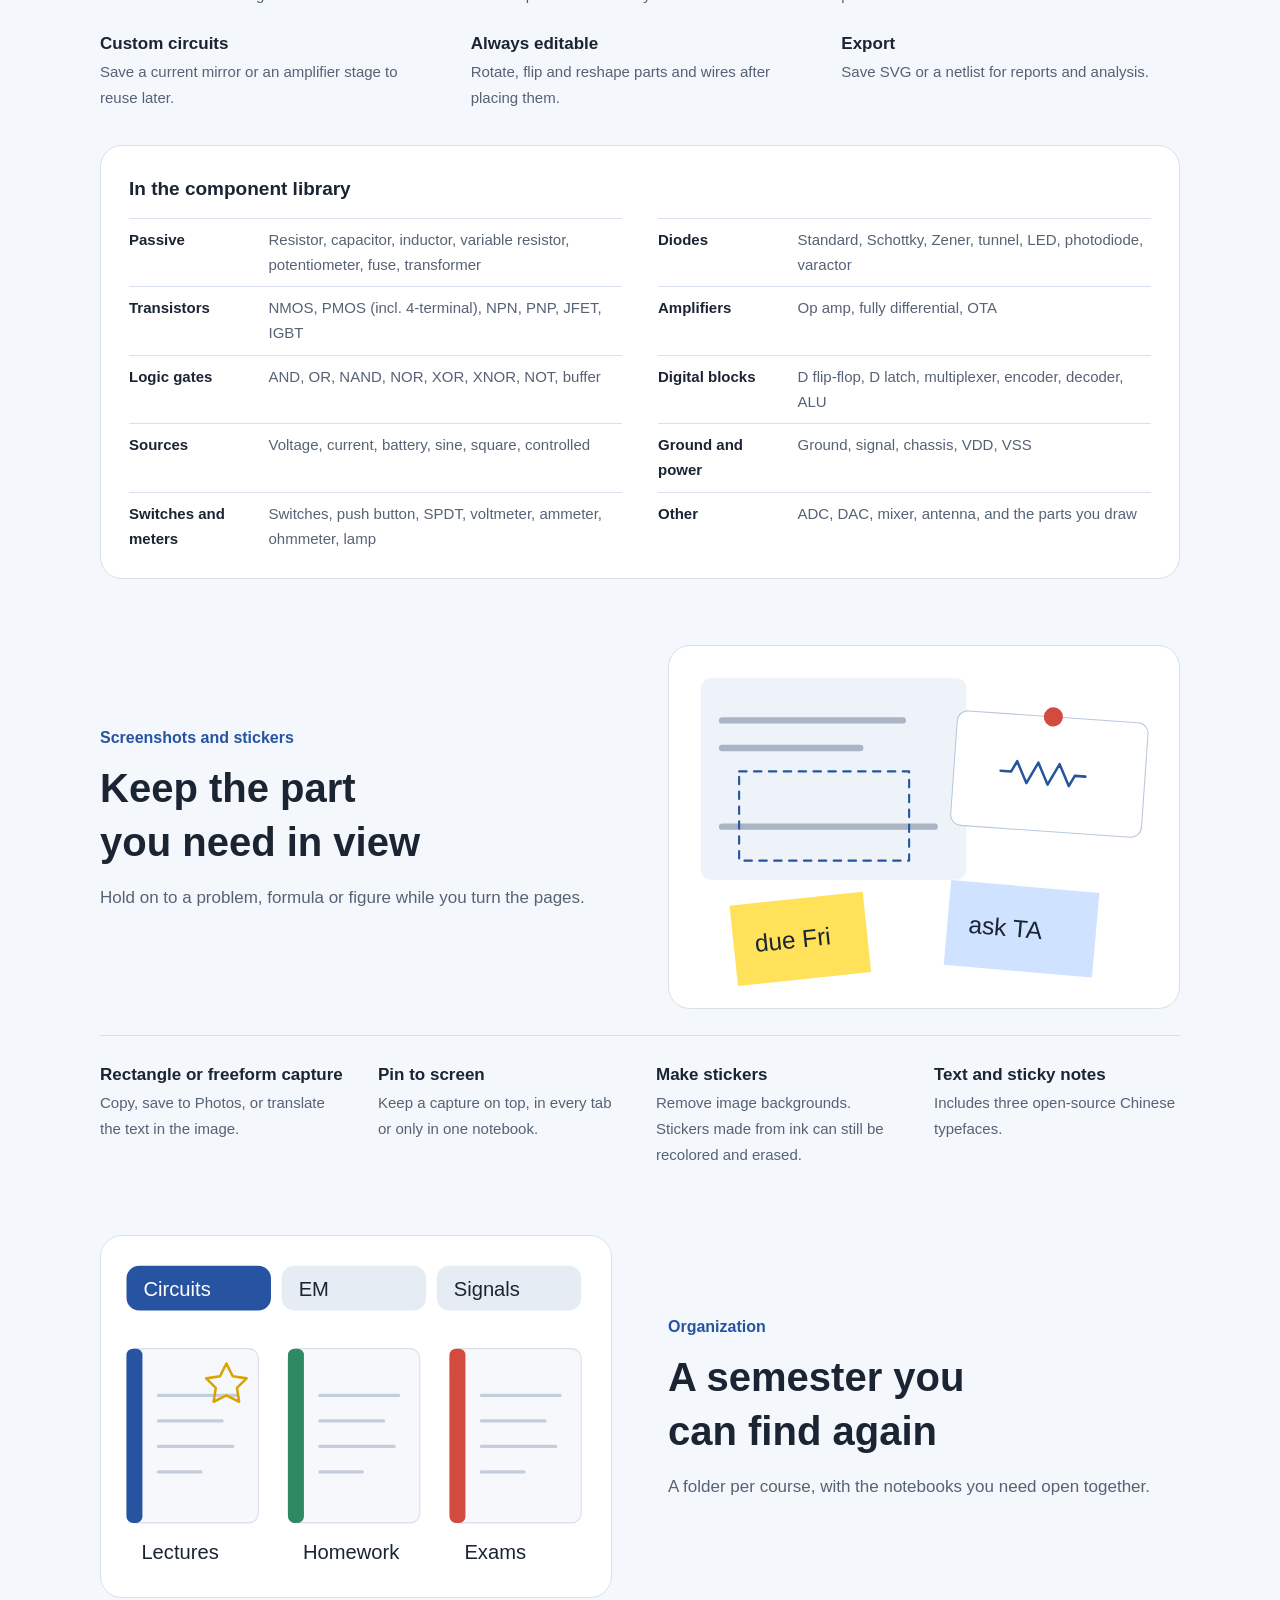
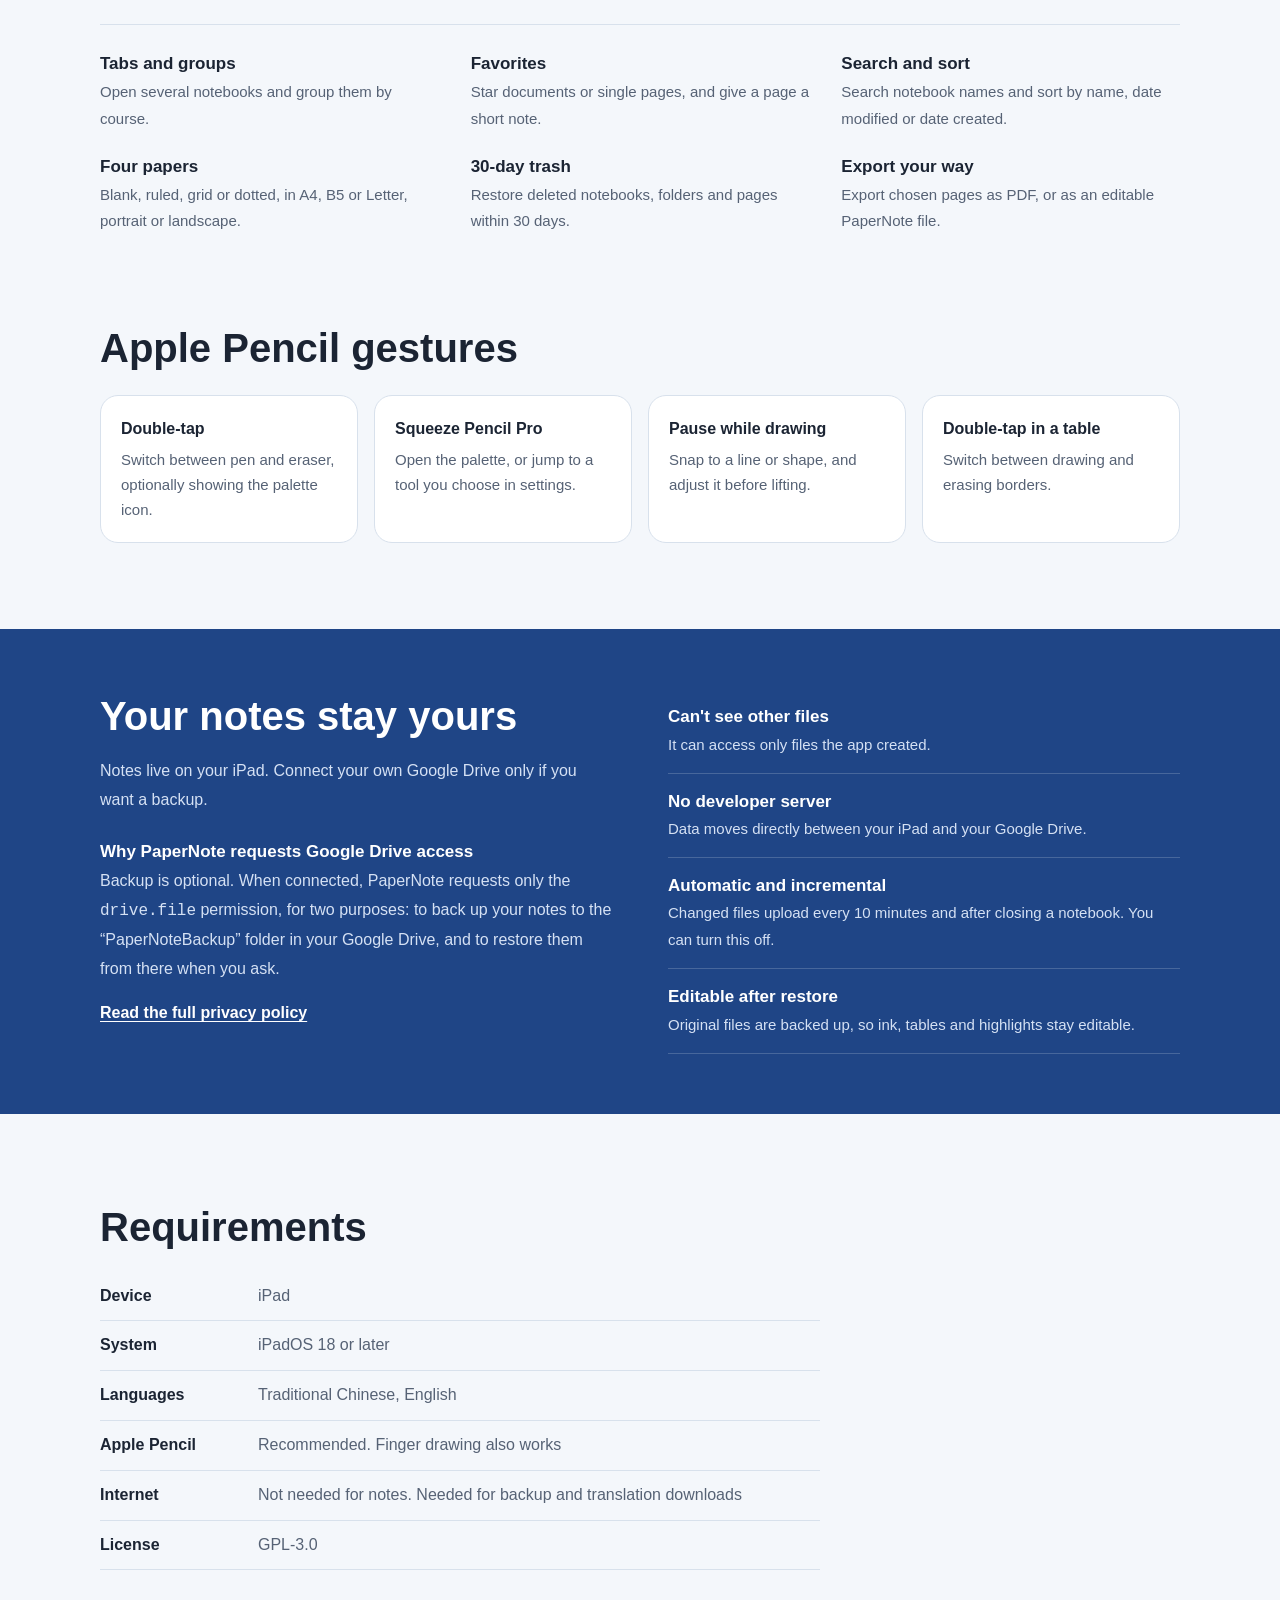
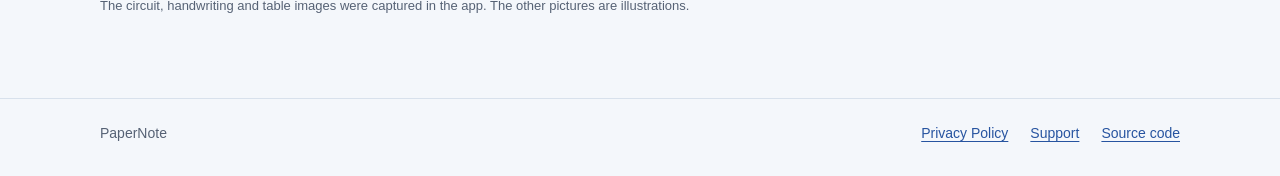
==== commit 1b8c2c67: "Website: Threads and debug log on the support page, ko-fi moves up" ====
--- a/en/index.html
+++ b/en/index.html
@@ -18,9 +18,9 @@
 <a class="brand" href="../en/index.html"><img src="../icon.png" alt="">PaperNote</a>
 <nav><a href="../en/index.html#features">Features</a><a href="../privacy/index.html">Privacy</a><a href="../en/support/index.html">Support</a><a class="lang" href="../index.html">中文</a></nav>
 </div></header>
-<main><section class="hero"><div class="wrap"><div><h1>PaperNote</h1><p class="lead">PaperNote is a handwriting app for iPad. I hope it helps everyone suffering through circuits (?<br>My personal favorites are floating images and page expansion. They're ridiculously handy :P</p><p class="buttons"><a class="btn main" href="#features">See what it does</a><a class="btn" href="https://github.com/xItzYao/PaperNote">Source code</a></p></div><div><img class="art photo hero-art" src="../img/rc-filter.webp" width="1400" height="871" loading="eager" alt="RC low-pass filter drawn in PaperNote"></div></div></section>
+<main><section class="hero"><div class="wrap"><div><h1>PaperNote</h1><p class="lead">PaperNote is a handwriting app for iPad. I hope it helps everyone suffering through circuits (?<br>My personal favorites are floating images and page expansion. They're ridiculously handy :P</p><p class="lead">If you like this project too and want to help with the running costs,<br>you're welcome to chip in on <a href="https://ko-fi.com/xitzyao">ko-fi</a>!</p><p class="buttons"><a class="btn main" href="#features">See what it does</a><a class="btn" href="https://github.com/xItzYao/PaperNote">Source code</a></p></div><div><img class="art photo hero-art" src="../img/rc-filter.webp" width="1400" height="871" loading="eager" alt="RC low-pass filter drawn in PaperNote"></div></div></section>
 <section class="facts"><ul class="wrap"><li><b>No ads</b><span>Just your notes on screen</span></li><li><b>No tracking</b><span>No usage data collected</span></li><li><b>No sign-up</b><span>Open it and start writing</span></li><li><b>Open source</b><span>Public code under GPL-3.0</span></li></ul></section>
-<section class="wrap why"><div class="inner"><h2><span class="nw">A side project born from</span> <span class="nw">dodging my college portfolio</span></h2><p>PaperNote is a college student's passion project. It got a surprising amount of support (?<br>I've built a lot of features I love, and it's now my main notes app haha</p><p>If you like this project too and want to help with the running costs,<br>you're welcome to chip in on <a href="https://ko-fi.com/xitzyao">ko-fi</a>!</p></div></section>
+<section class="wrap why"><div class="inner"><h2><span class="nw">A side project born from</span> <span class="nw">dodging my college portfolio</span></h2><p>PaperNote is a college student's passion project. It got a surprising amount of support (?<br>I've built a lot of features I love, and it's now my main notes app haha</p></div></section>
 <div id="features">
 <section class="wrap feature" id="write"><div class="intro"><div><span class="tag">Handwriting</span><h2>Easy to write, easy to fix</h2><p>From fine print to broad highlights, the pens you use are close at hand.</p></div><img class="art photo" src="../img/handwriting.webp" width="1400" height="626" loading="lazy" alt="PaperNote strokes in several colors and widths, and shapes snapped to a circle and a line"></div><ul class="points"><li><h3>Seven pen types</h3><p>Fountain pen, ballpoint, brush or dip pen, pencil, highlighter, crayon and watercolor, with color, width and dash settings.</p></li><li><h3>Favorite brushes</h3><p>Save and reorder your colors and widths for the toolbar and palette.</p></li><li><h3>Hold to tidy</h3><p>Pause while drawing to get a straight line, circle, triangle or quadrilateral.</p></li><li><h3>Whole or partial erase</h3><p>Erase just the part you touch, then switch back to your pen automatically.</p></li><li><h3>Lasso</h3><p>Circle ink, images, tables, circuits and text boxes to move, copy or delete them together.</p></li><li><h3>Palm rejection</h3><p>Left- or right-handed, with an option to keep fingers for scrolling only.</p></li></ul></section>
 <section class="wrap feature flip" id="pdf"><div class="intro"><div><span class="tag">PDF</span><h2>Handouts you can work on</h2><p>Import textbooks and slides, then highlight, look up and translate in place.</p></div><svg class="art" viewBox="0 0 480 340" aria-hidden="true" focusable="false"><rect x="36" y="20" width="300" height="300" rx="10" fill="#f6f8fb" stroke="#d5dee9"/><rect x="60" y="62" width="168" height="9" rx="3" fill="#1b2433"/><rect x="60" y="96" width="244" height="6" rx="3" fill="#8b97a8"/><rect x="52" y="122" width="266" height="22" rx="7" fill="#ffe15a"/><rect x="60" y="130" width="252" height="6" rx="3" fill="#8b97a8"/><rect x="52" y="156" width="240" height="22" rx="7" fill="#ffe15a"/><rect x="60" y="164" width="226" height="6" rx="3" fill="#8b97a8"/><rect x="60" y="198" width="248" height="6" rx="3" fill="#8b97a8"/><rect x="60" y="232" width="150" height="6" rx="3" fill="#8b97a8"/><path d="M372 120c-18 8 -30 10 -50 10M331 122l-10 8l10 8" fill="none" stroke="#d24b3e" stroke-width="2.2" stroke-linecap="round" stroke-linejoin="round" /><text x="360" y="104" font-size="24" fill="#d24b3e" class="hand" >exam!</text><path d="M58 290c30 -4 60 4 92 -2" fill="none" stroke="#d24b3e" stroke-width="2.2" stroke-linecap="round" stroke-linejoin="round" /><rect x="262" y="214" width="196" height="92" rx="14" fill="#fff" stroke="#b9c8dc"/><text x="282" y="250" font-size="18" fill="#1b2433" class="hand" >low-pass filter</text><path d="M282 262h154" fill="none" stroke="#d5dee9" stroke-width="1" stroke-linecap="round" stroke-linejoin="round" /><text x="282" y="289" font-size="20" fill="#2754a0" class="hand" >passes low freq.</text></svg></div><ul class="points"><li><h3>Text-snapping highlighter</h3><p>Highlights line up with the PDF's text.</p></li><li><h3>Select to translate</h3><p>Uses iPadOS translation. You can also copy or look up the selection.</p></li><li><h3>Scans work too</h3><p>Pages without a text layer are recognized on the iPad in Chinese, English and Japanese.</p></li><li><h3>More room anywhere</h3><p>Extend any page on any side without moving what is already there.</p></li><li><h3>Outlines</h3><p>Browse the PDF's own outline or add any page to yours.</p></li><li><h3>Batch import</h3><p>Import a zip of PDFs at once and keep its folders.</p></li></ul></section>
--- a/style.css
+++ b/style.css
@@ -76,6 +76,8 @@
 .doc hr{border:0;border-top:1px solid var(--line);margin:48px 0}
 .help{padding:24px;border-radius:18px;background:var(--panel);border:1px solid var(--line);margin-top:26px}
 .help p{margin:14px 0 0;color:var(--muted);font-size:15px}
+.help .buttons{margin:0}
+.help .art{margin-top:16px;border-radius:16px;padding:8px}
 details{border-bottom:1px solid var(--line);padding:14px 0}
 summary{cursor:pointer;font-weight:700}
 details p{margin:10px 0 0;color:var(--muted)}
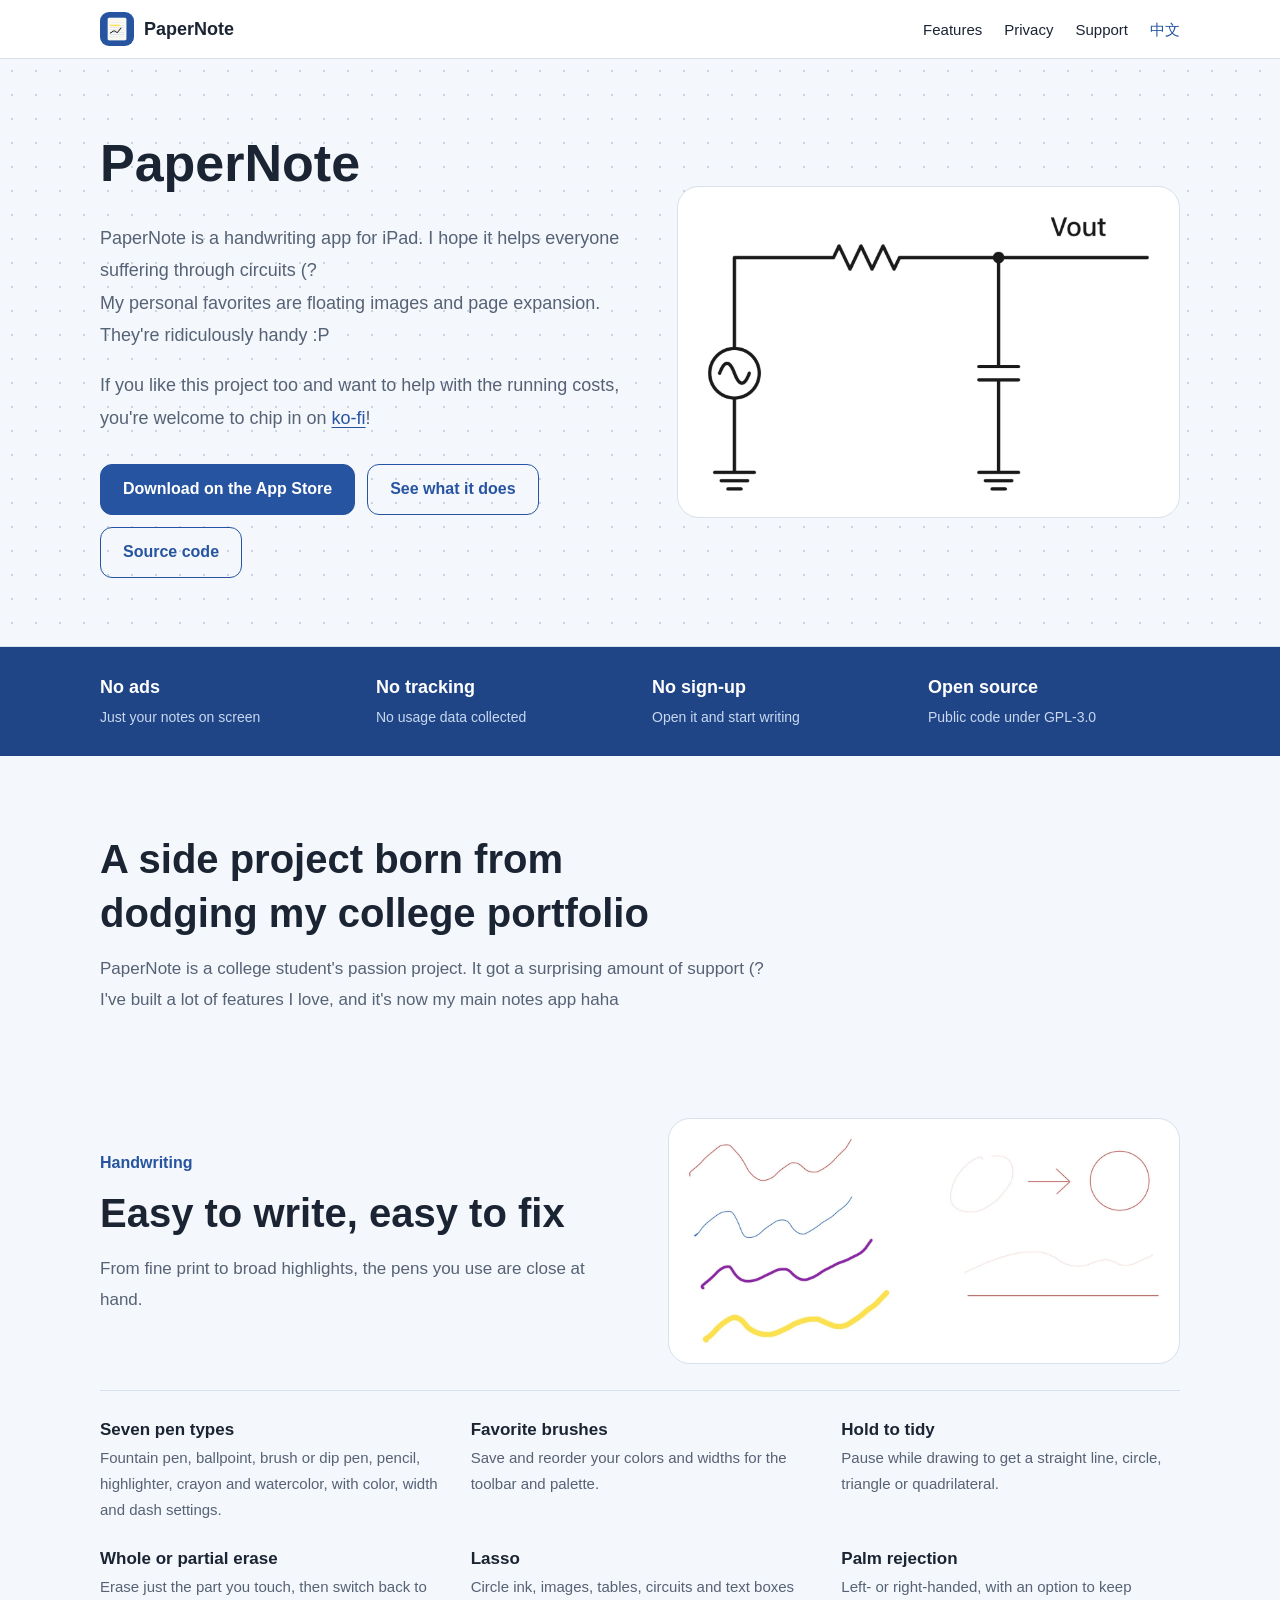
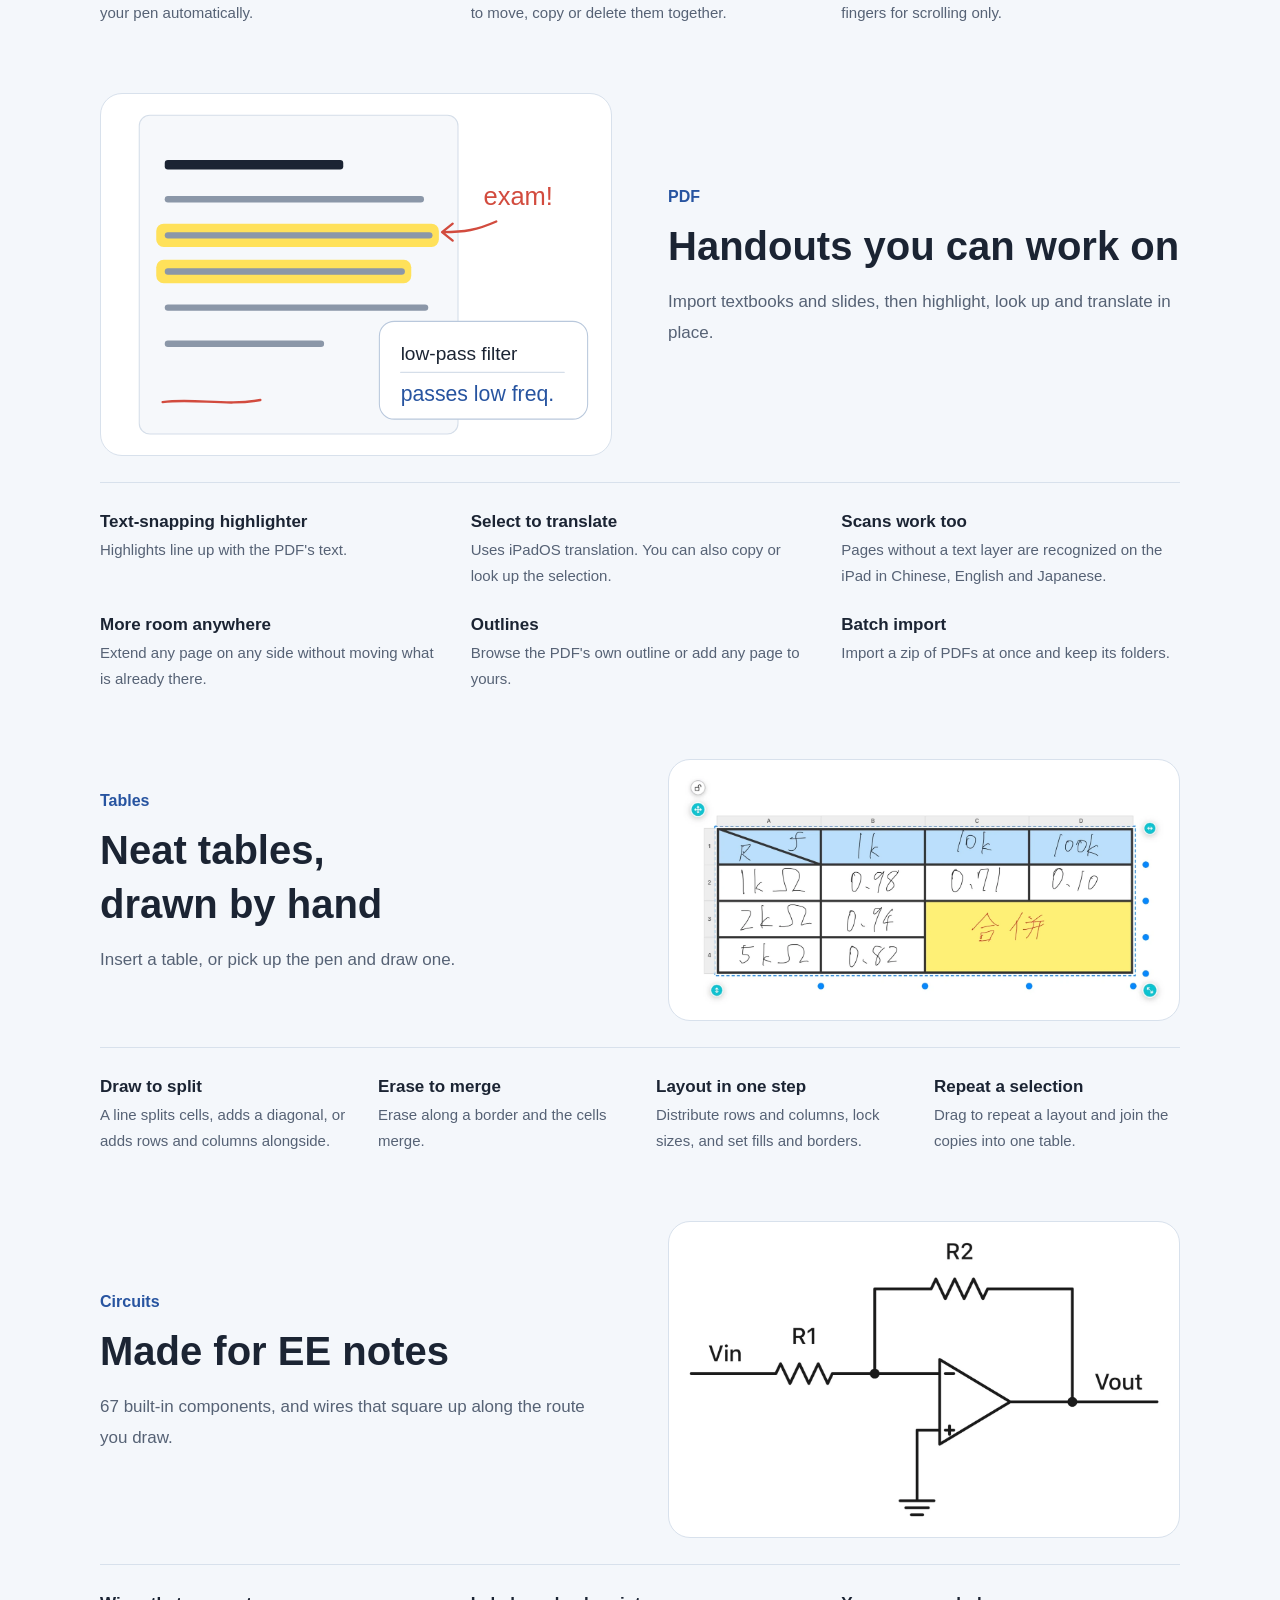
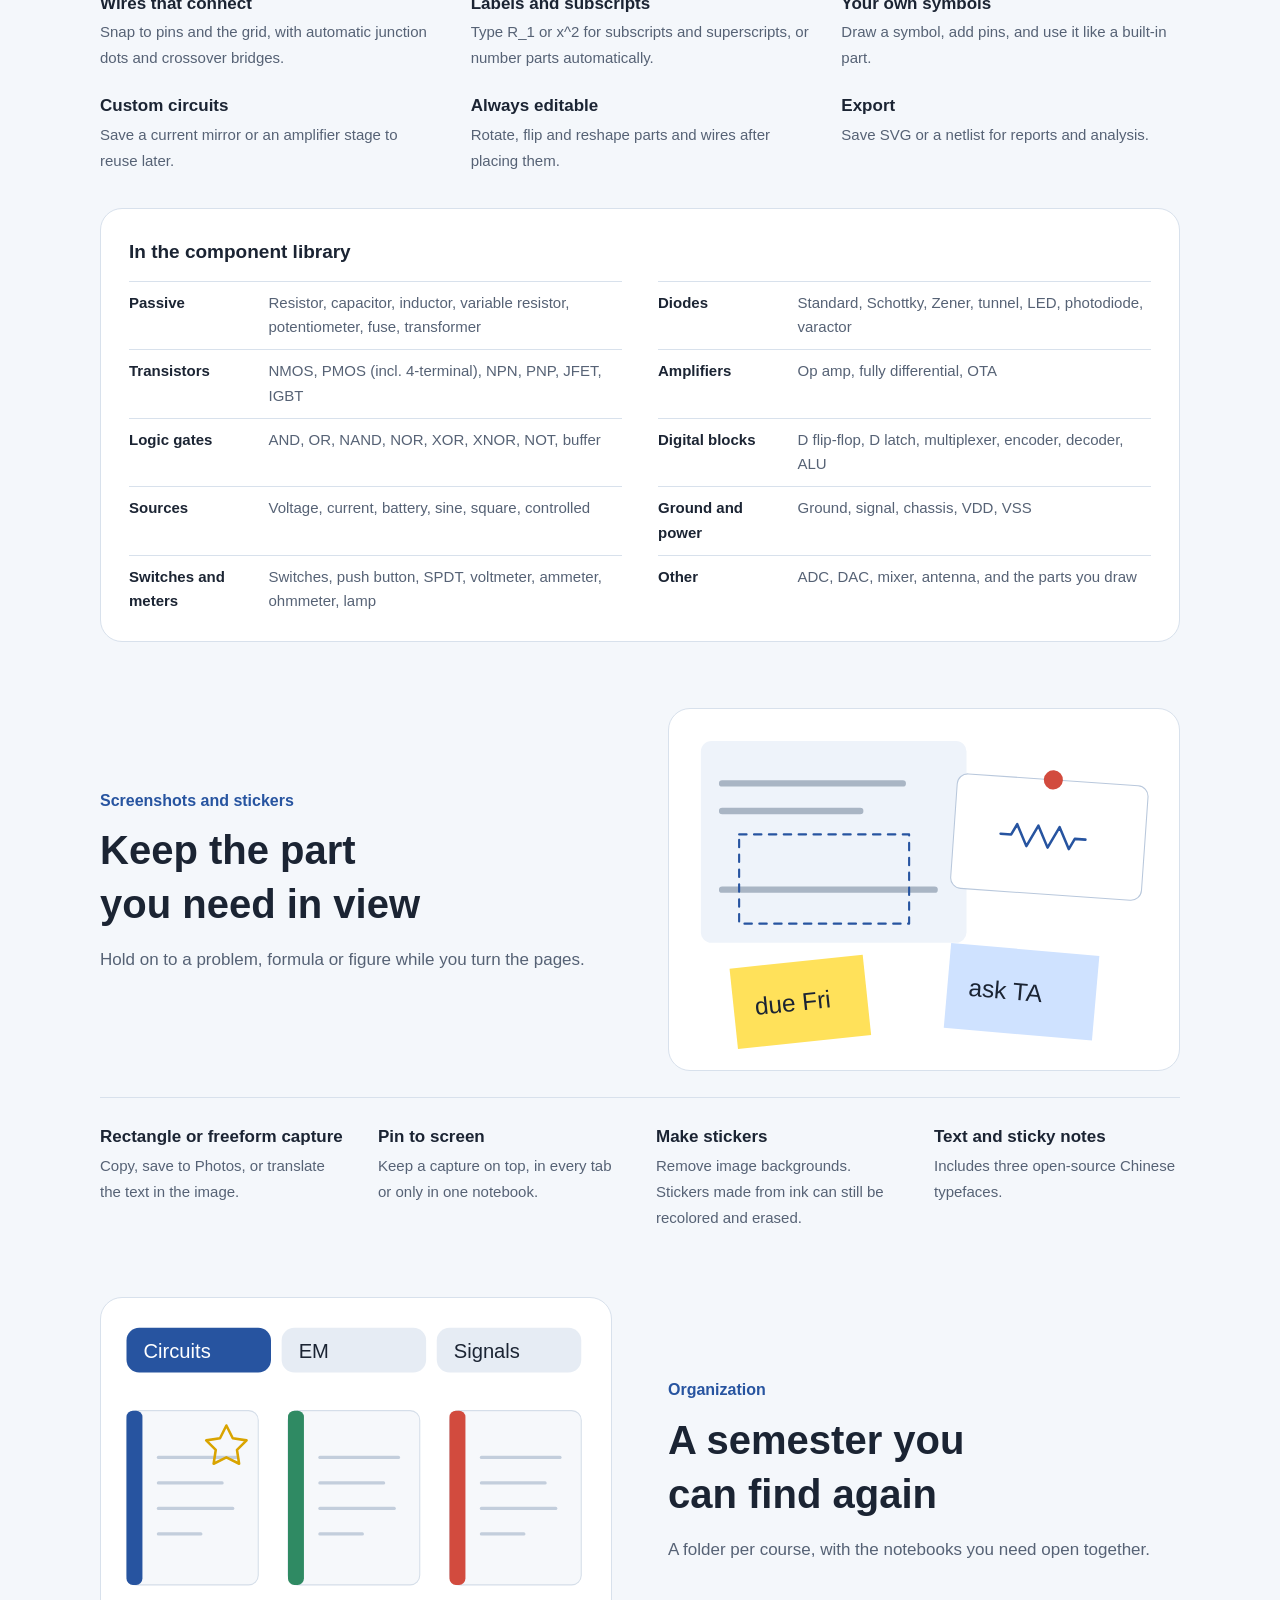
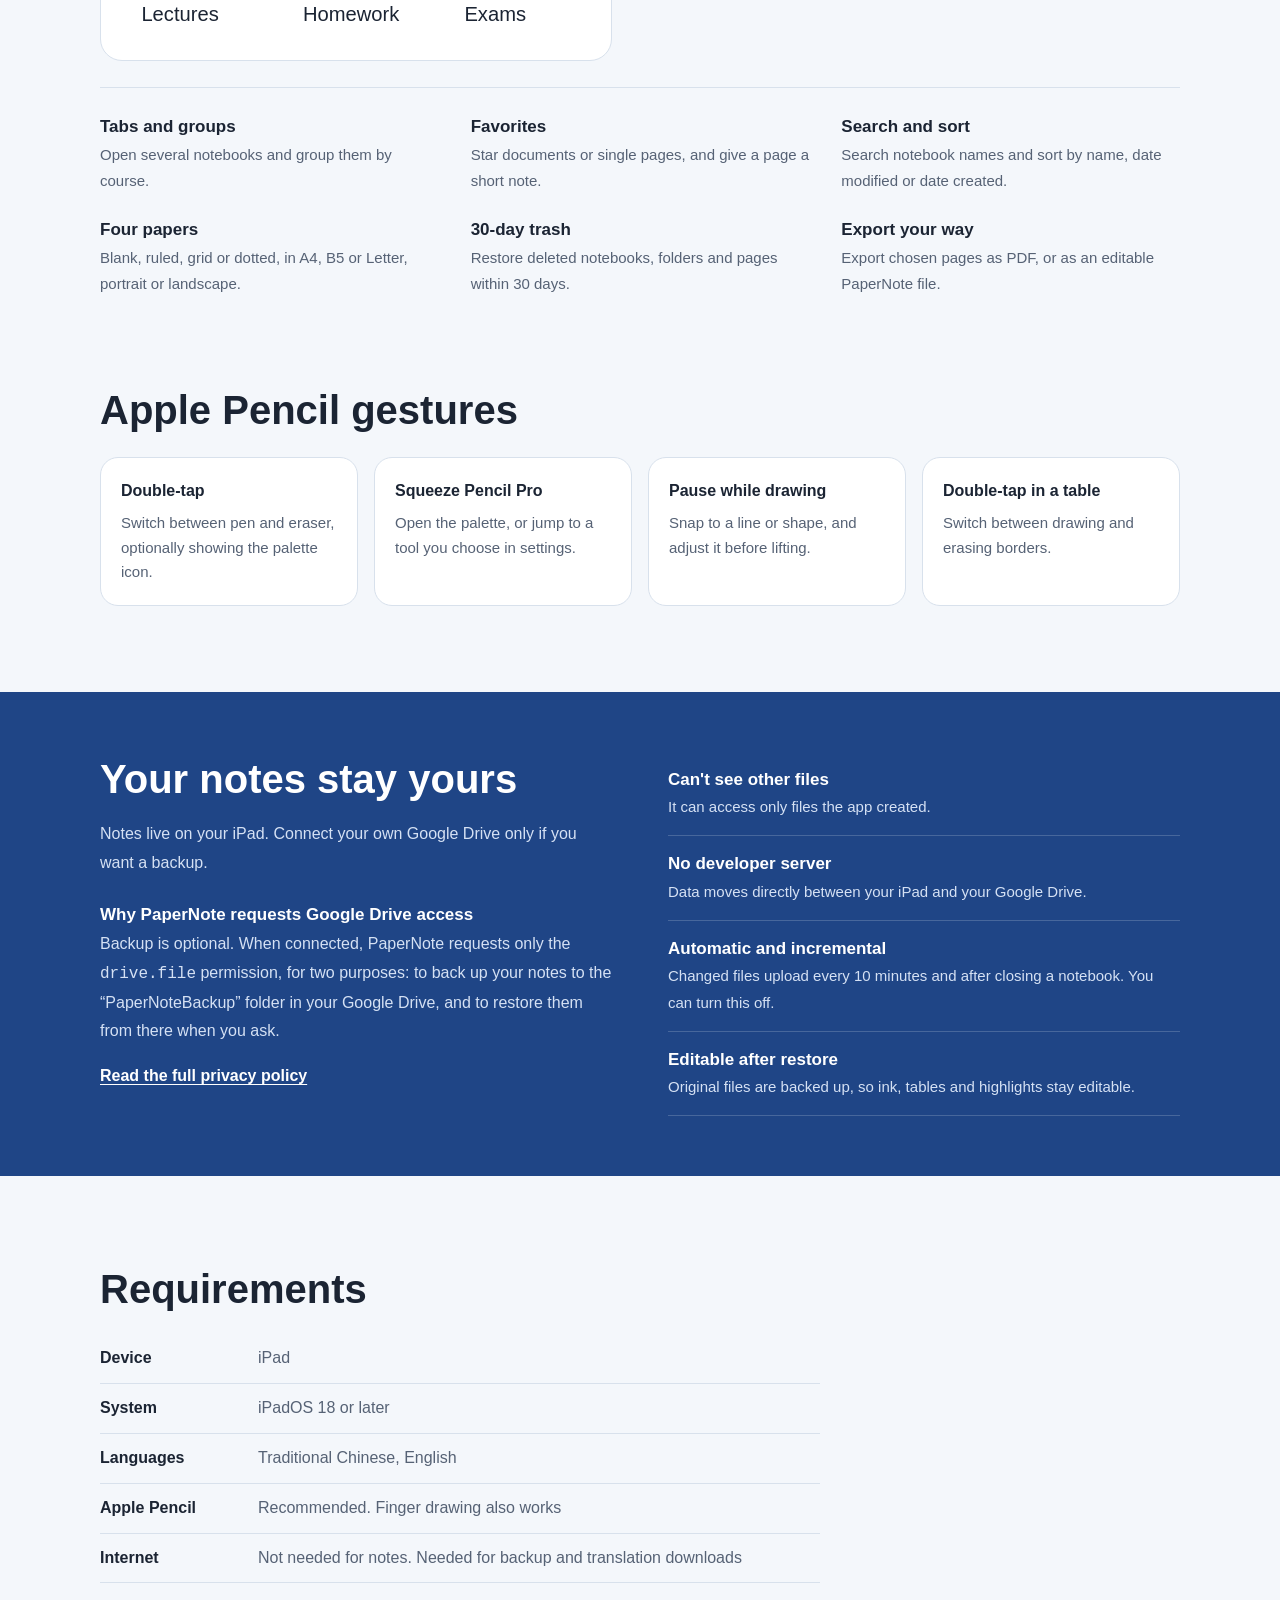
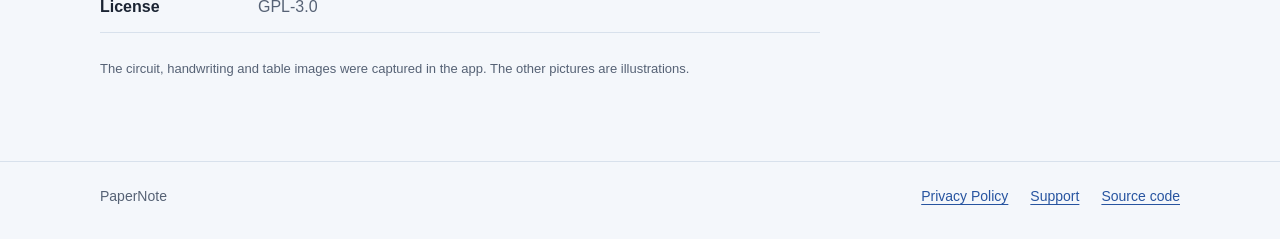
==== commit 9ab8dc20: "Site: App Store download button" ====
--- a/en/index.html
+++ b/en/index.html
@@ -18,7 +18,7 @@
 <a class="brand" href="../en/index.html"><img src="../icon.png" alt="">PaperNote</a>
 <nav><a href="../en/index.html#features">Features</a><a href="../privacy/index.html">Privacy</a><a href="../en/support/index.html">Support</a><a class="lang" href="../index.html">中文</a></nav>
 </div></header>
-<main><section class="hero"><div class="wrap"><div><h1>PaperNote</h1><p class="lead">PaperNote is a handwriting app for iPad. I hope it helps everyone suffering through circuits (?<br>My personal favorites are floating images and page expansion. They're ridiculously handy :P</p><p class="lead">If you like this project too and want to help with the running costs,<br>you're welcome to chip in on <a href="https://ko-fi.com/xitzyao">ko-fi</a>!</p><p class="buttons"><a class="btn main" href="#features">See what it does</a><a class="btn" href="https://github.com/xItzYao/PaperNote">Source code</a></p></div><div><img class="art photo hero-art" src="../img/rc-filter.webp" width="1400" height="871" loading="eager" alt="RC low-pass filter drawn in PaperNote"></div></div></section>
+<main><section class="hero"><div class="wrap"><div><h1>PaperNote</h1><p class="lead">PaperNote is a handwriting app for iPad. I hope it helps everyone suffering through circuits (?<br>My personal favorites are floating images and page expansion. They're ridiculously handy :P</p><p class="lead">If you like this project too and want to help with the running costs,<br>you're welcome to chip in on <a href="https://ko-fi.com/xitzyao">ko-fi</a>!</p><p class="buttons"><a class="btn main" href="https://apps.apple.com/app/papernote/id6829159264">Download on the App Store</a><a class="btn" href="#features">See what it does</a><a class="btn" href="https://github.com/xItzYao/PaperNote">Source code</a></p></div><div><img class="art photo hero-art" src="../img/rc-filter.webp" width="1400" height="871" loading="eager" alt="RC low-pass filter drawn in PaperNote"></div></div></section>
 <section class="facts"><ul class="wrap"><li><b>No ads</b><span>Just your notes on screen</span></li><li><b>No tracking</b><span>No usage data collected</span></li><li><b>No sign-up</b><span>Open it and start writing</span></li><li><b>Open source</b><span>Public code under GPL-3.0</span></li></ul></section>
 <section class="wrap why"><div class="inner"><h2><span class="nw">A side project born from</span> <span class="nw">dodging my college portfolio</span></h2><p>PaperNote is a college student's passion project. It got a surprising amount of support (?<br>I've built a lot of features I love, and it's now my main notes app haha</p></div></section>
 <div id="features">
